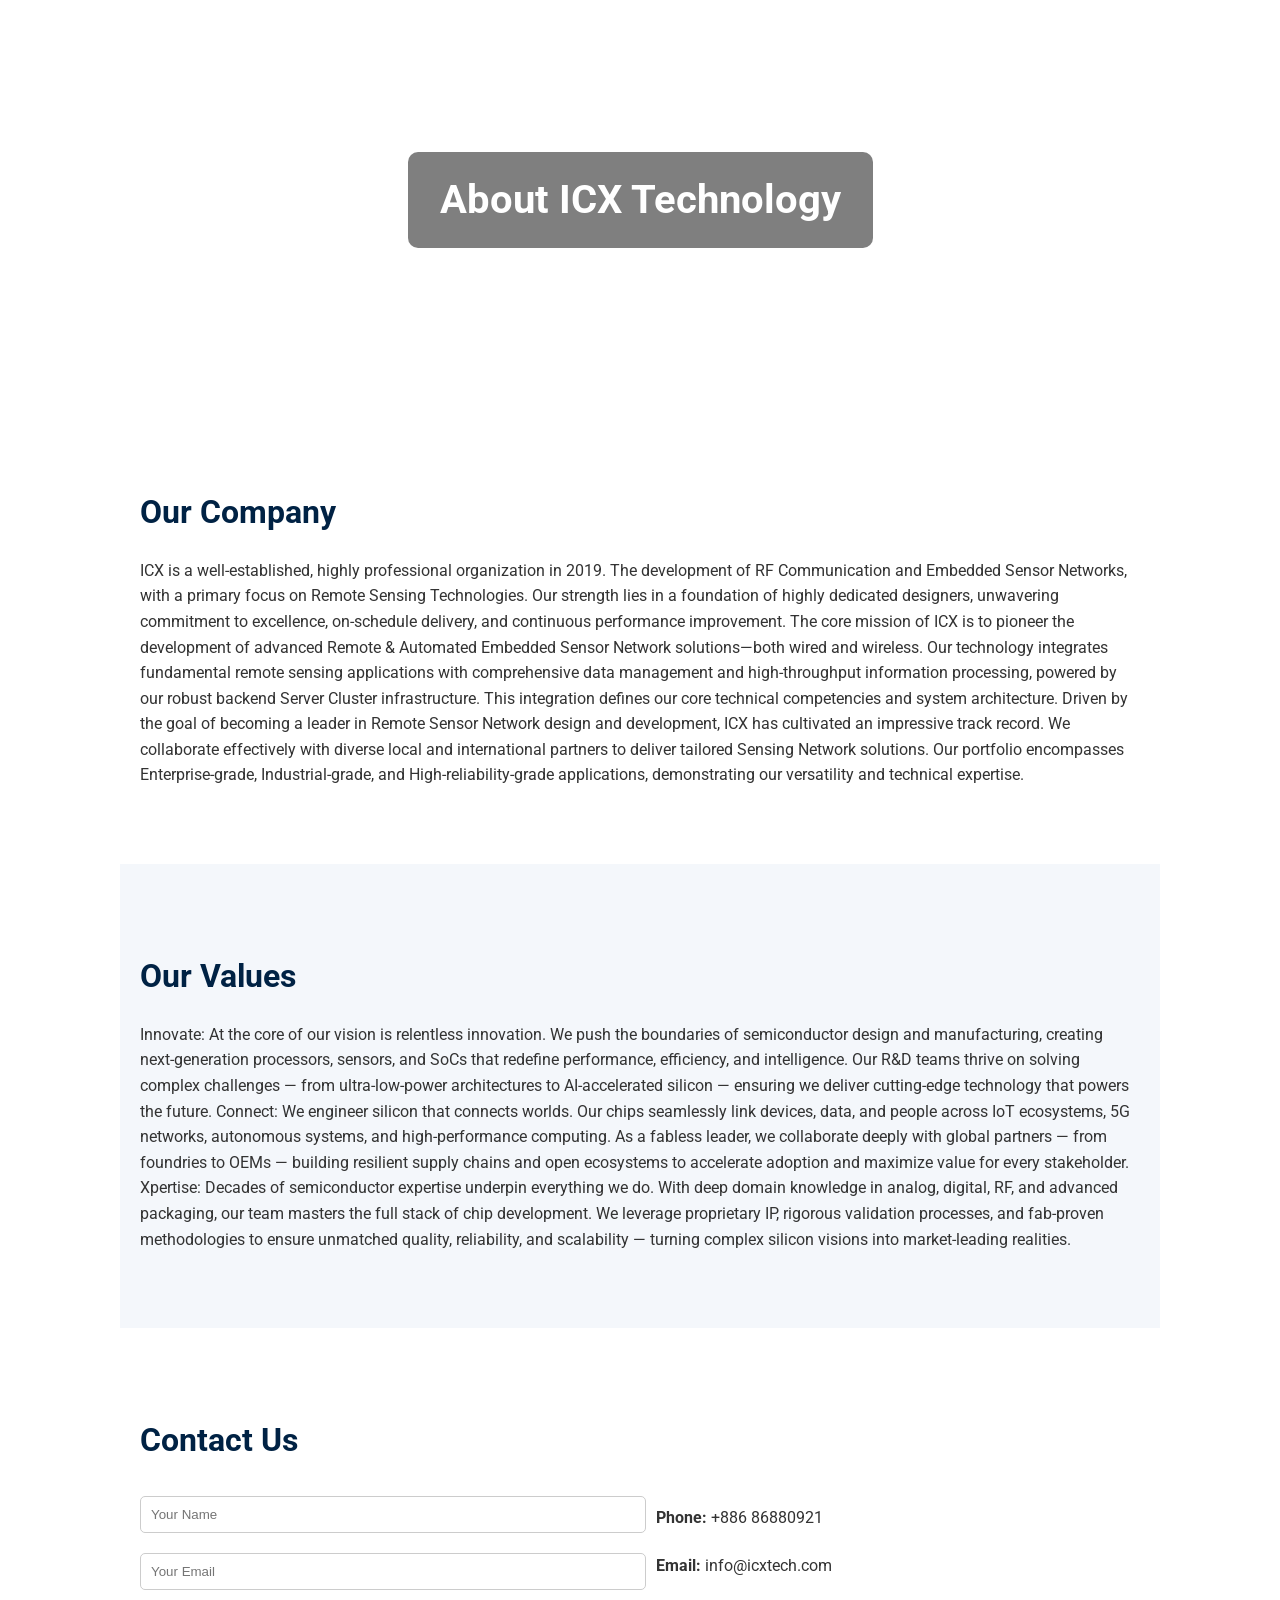
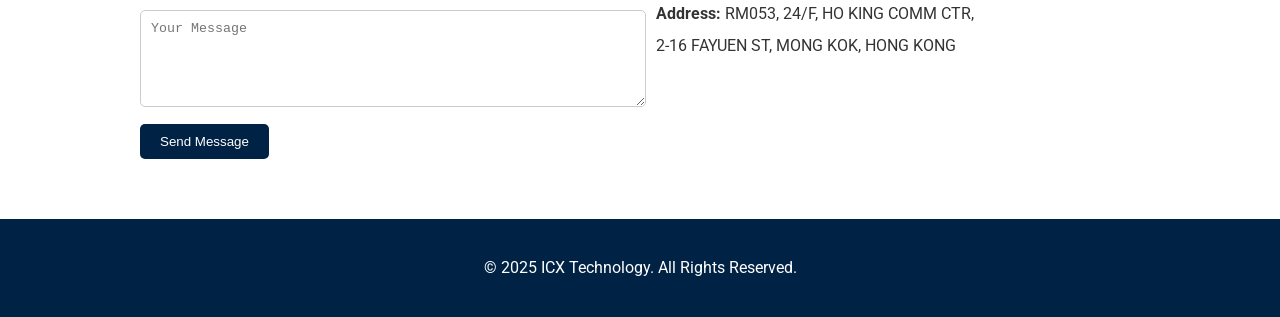
==== about-en.html @ da13d7f8 "Rename about.html to about-en.html" ====
<!DOCTYPE html>
<html lang="en">
<head>
  <meta charset="UTF-8" />
  <meta name="viewport" content="width=device-width, initial-scale=1.0" />
  <title>About ICX Technology</title>
  <link href="https://fonts.googleapis.com/css2?family=Roboto:wght@300;400;700&display=swap" rel="stylesheet" />
  <style>
    body {
      font-family: 'Roboto', sans-serif;
      margin: 0;
      color: #333;
      line-height: 1.6;
    }

    .hero {
      background: url("skyscrapers.jpg") center/cover no-repeat;
      height: 400px;
      display: flex;
      justify-content: center;
      align-items: center;
      color: white;
      text-align: center;
      padding: 0 1rem;
    }

    .hero h1 {
      background: rgba(0, 0, 0, 0.5);
      padding: 1rem 2rem;
      border-radius: 10px;
      font-size: 2.5rem;
    }

    .section {
      max-width: 1000px;
      margin: auto;
      padding: 60px 20px;
    }

    .section h2 {
      color: #002244;
      font-size: 2rem;
      margin-bottom: 20px;
    }

    .contact-form {
      display: flex;
      flex-wrap: wrap;
      gap: 2rem;
    }

    form {
      flex: 1 1 300px;
    }

    form input, form textarea {
      width: 100%;
      padding: 10px;
      margin: 10px 0;
      border: 1px solid #ccc;
      border-radius: 5px;
    }

    form button {
      background: #002244;
      color: white;
      border: none;
      padding: 10px 20px;
      border-radius: 5px;
      cursor: pointer;
    }

    .contact-info {
      flex: 1 1 300px;
      line-height: 2;
    }

    footer {
      background: #002244;
      color: white;
      text-align: center;
      padding: 20px;
    }
  </style>
</head>
<body>
  <div class="hero">
    <h1>About ICX Technology</h1>
  </div>

  <section class="section">
    <h2>Our Company</h2>
    <p>ICX is a well-established, highly professional organization in 2019. The development of RF Communication and Embedded Sensor Networks, with a primary focus on Remote Sensing Technologies. Our strength lies in a foundation of highly dedicated designers, unwavering commitment to excellence, on-schedule delivery, and continuous performance improvement.

The core mission of ICX is to pioneer the development of advanced Remote & Automated Embedded Sensor Network solutions—both wired and wireless. Our technology integrates fundamental remote sensing applications with comprehensive data management and high-throughput information processing, powered by our robust backend Server Cluster infrastructure. This integration defines our core technical competencies and system architecture.

Driven by the goal of becoming a leader in Remote Sensor Network design and development, ICX has cultivated an impressive track record. We collaborate effectively with diverse local and international partners to deliver tailored Sensing Network solutions. Our portfolio encompasses Enterprise-grade, Industrial-grade, and High-reliability-grade applications, demonstrating our versatility and technical expertise.</p>
  </section>

  <section class="section" style="background-color: #f4f7fb;">
    <h2>Our Values</h2>
    <p>Innovate: At the core of our vision is relentless innovation. We push the boundaries of semiconductor design and manufacturing, creating next-generation processors, sensors, and SoCs that redefine performance, efficiency, and intelligence. Our R&D teams thrive on solving complex challenges — from ultra-low-power architectures to AI-accelerated silicon — ensuring we deliver cutting-edge technology that powers the future.

Connect: We engineer silicon that connects worlds. Our chips seamlessly link devices, data, and people across IoT ecosystems, 5G networks, autonomous systems, and high-performance computing. As a fabless leader, we collaborate deeply with global partners — from foundries to OEMs — building resilient supply chains and open ecosystems to accelerate adoption and maximize value for every stakeholder.

Xpertise: Decades of semiconductor expertise underpin everything we do. With deep domain knowledge in analog, digital, RF, and advanced packaging, our team masters the full stack of chip development. We leverage proprietary IP, rigorous validation processes, and fab-proven methodologies to ensure unmatched quality, reliability, and scalability — turning complex silicon visions into market-leading realities.</p>
  </section>

  <section class="section">
    <h2>Contact Us</h2>
    <div class="contact-form">
      <form onsubmit="submitForm(event)">
        <input type="text" placeholder="Your Name" required />
        <input type="email" placeholder="Your Email" required />
        <textarea rows="5" placeholder="Your Message" required></textarea>
        <button type="submit">Send Message</button>
      </form>
      <div class="contact-info">
        <p><strong>Phone:</strong> +886 86880921</p>
        <p><strong>Email:</strong> info@icxtech.com</p>
        <p><strong>Address:</strong> RM053, 24/F, HO KING COMM CTR,<br>2-16 FAYUEN ST, MONG KOK, HONG KONG</p>
      </div>
    </div>
  </section>

  <footer>
    <p>&copy; 2025 ICX Technology. All Rights Reserved.</p>
  </footer>

  <script>
    function submitForm(e) {
      e.preventDefault();
      alert("Thank you for your message! We'll be in touch soon.");
    }
  </script>
</body>
</html>
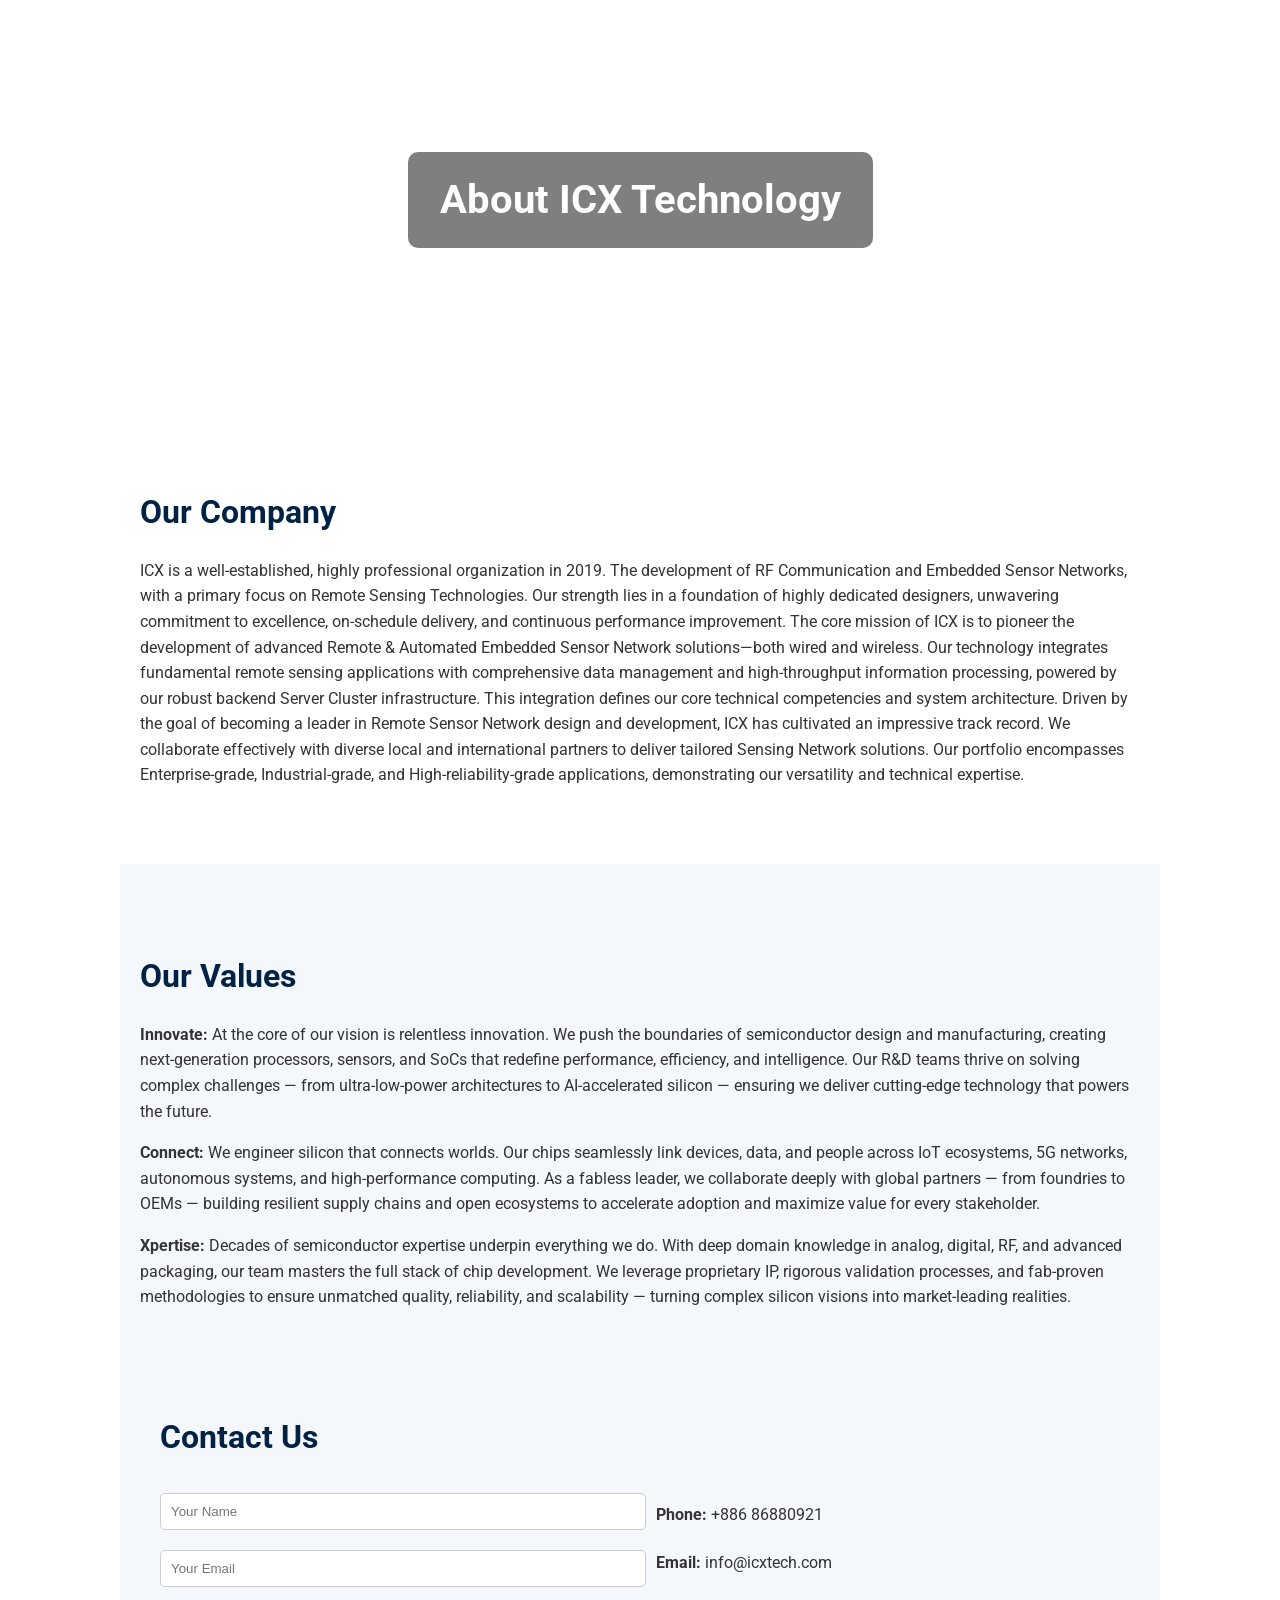
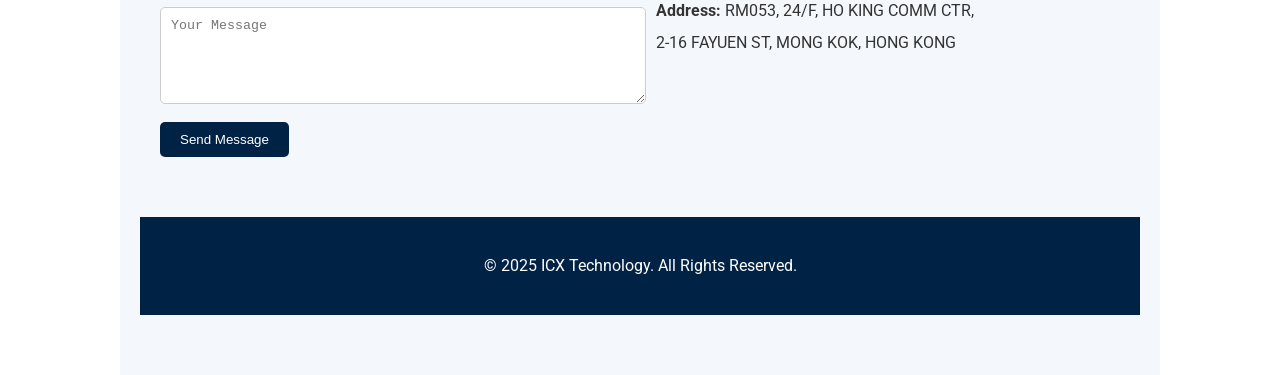
==== commit 5e10391f: "Update about-en.html" ====
--- a/about-en.html
+++ b/about-en.html
@@ -99,12 +99,12 @@
 
   <section class="section" style="background-color: #f4f7fb;">
     <h2>Our Values</h2>
-    <p>Innovate: At the core of our vision is relentless innovation. We push the boundaries of semiconductor design and manufacturing, creating next-generation processors, sensors, and SoCs that redefine performance, efficiency, and intelligence. Our R&D teams thrive on solving complex challenges — from ultra-low-power architectures to AI-accelerated silicon — ensuring we deliver cutting-edge technology that powers the future.
+    <p><strong>Innovate:</strong> At the core of our vision is relentless innovation. We push the boundaries of semiconductor design and manufacturing, creating next-generation processors, sensors, and SoCs that redefine performance, efficiency, and intelligence. Our R&D teams thrive on solving complex challenges — from ultra-low-power architectures to AI-accelerated silicon — ensuring we deliver cutting-edge technology that powers the future.</p>
 
-Connect: We engineer silicon that connects worlds. Our chips seamlessly link devices, data, and people across IoT ecosystems, 5G networks, autonomous systems, and high-performance computing. As a fabless leader, we collaborate deeply with global partners — from foundries to OEMs — building resilient supply chains and open ecosystems to accelerate adoption and maximize value for every stakeholder.
+<p><strong>Connect:</strong> We engineer silicon that connects worlds. Our chips seamlessly link devices, data, and people across IoT ecosystems, 5G networks, autonomous systems, and high-performance computing. As a fabless leader, we collaborate deeply with global partners — from foundries to OEMs — building resilient supply chains and open ecosystems to accelerate adoption and maximize value for every stakeholder.</p>
 
-Xpertise: Decades of semiconductor expertise underpin everything we do. With deep domain knowledge in analog, digital, RF, and advanced packaging, our team masters the full stack of chip development. We leverage proprietary IP, rigorous validation processes, and fab-proven methodologies to ensure unmatched quality, reliability, and scalability — turning complex silicon visions into market-leading realities.</p>
-  </section>
+<p><strong>Xpertise:</strong> Decades of semiconductor expertise underpin everything we do. With deep domain knowledge in analog, digital, RF, and advanced packaging, our team masters the full stack of chip development. We leverage proprietary IP, rigorous validation processes, and fab-proven methodologies to ensure unmatched quality, reliability, and scalability — turning complex silicon visions into market-leading realities.</p>
+
 
   <section class="section">
     <h2>Contact Us</h2>
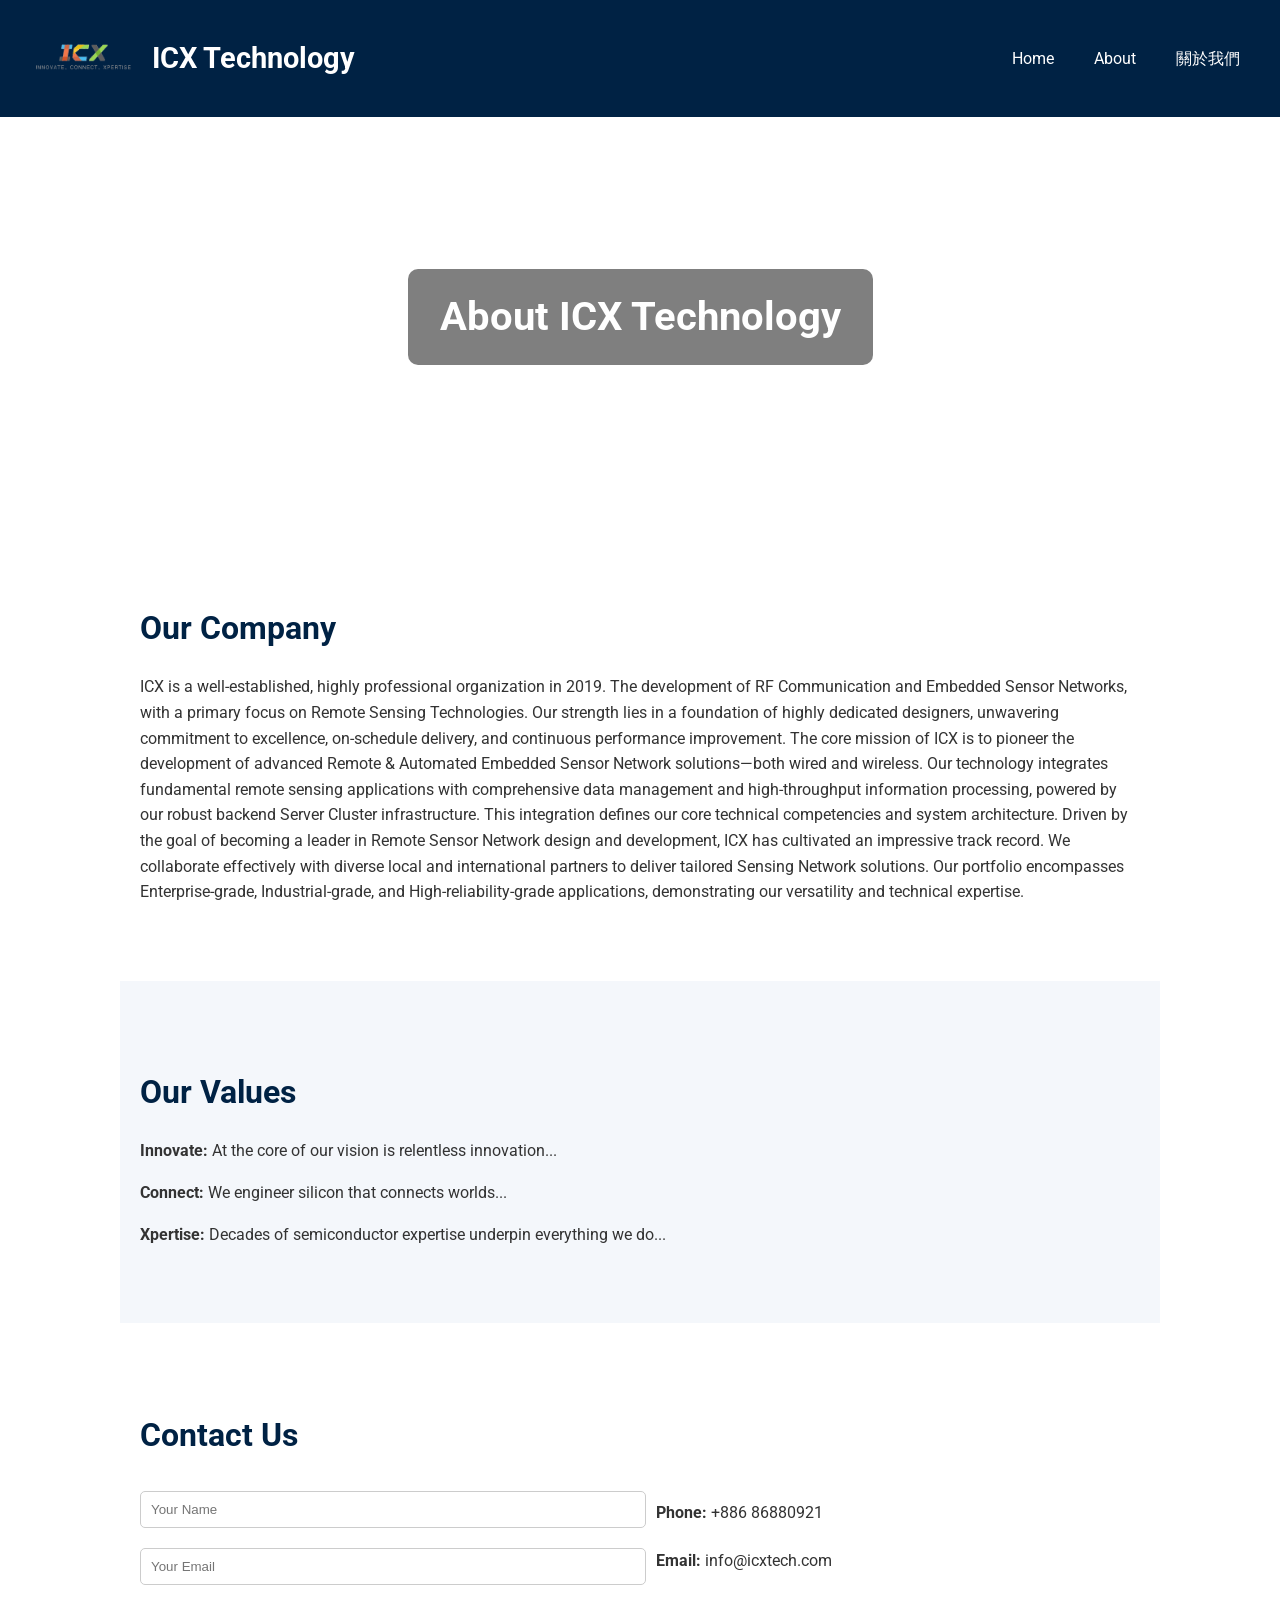
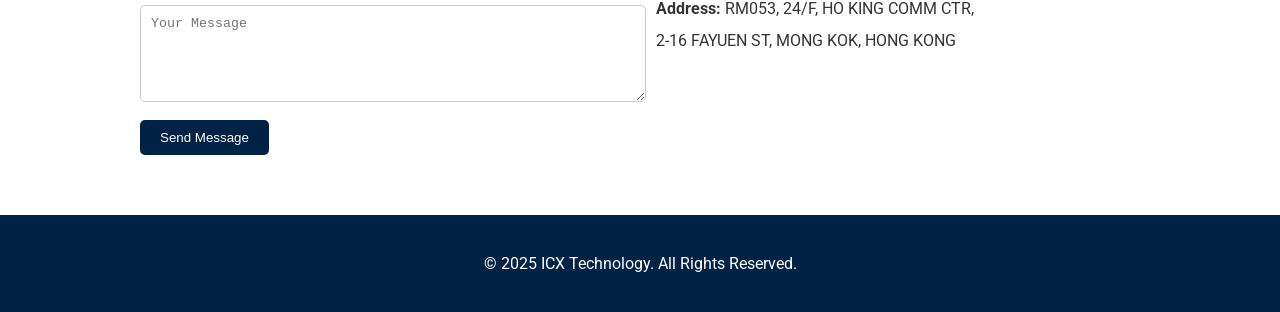
==== commit 04a27f2a: "Update about-en.html" ====
--- a/about-en.html
+++ b/about-en.html
@@ -13,6 +13,112 @@
       line-height: 1.6;
     }
 
+    header {
+      background-color: #002244;
+      color: white;
+      display: flex;
+      justify-content: space-between;
+      align-items: center;
+      padding: 1rem 2rem;
+      flex-wrap: wrap;
+      gap: 1rem;
+      position: relative;
+    }
+
+    header h1 {
+      font-size: 1.8rem;
+      white-space: nowrap;
+    }
+
+    .logo-container {
+      display: flex;
+      align-items: center;
+      gap: 1rem;
+      flex-shrink: 0;
+    }
+
+    .logo-container img {
+      height: 50px;
+    }
+
+    nav {
+      display: flex;
+      gap: 1.5rem;
+      flex-wrap: wrap;
+      align-items: center;
+      transition: max-height 0.3s ease;
+    }
+
+    nav a {
+      color: white;
+      text-decoration: none;
+      padding: 0.3rem 0.5rem;
+      white-space: nowrap;
+      border-radius: 3px;
+      transition: background-color 0.3s;
+    }
+
+    nav a:hover {
+      background-color: rgba(255, 255, 255, 0.2);
+    }
+
+    .hamburger {
+      display: none;
+      flex-direction: column;
+      justify-content: space-around;
+      width: 25px;
+      height: 25px;
+      cursor: pointer;
+    }
+
+    .hamburger div {
+      width: 100%;
+      height: 3px;
+      background-color: white;
+      border-radius: 2px;
+      transition: all 0.3s linear;
+    }
+
+    .hamburger.active div:nth-child(1) {
+      transform: rotate(45deg) translate(5px, 5px);
+    }
+
+    .hamburger.active div:nth-child(2) {
+      opacity: 0;
+    }
+
+    .hamburger.active div:nth-child(3) {
+      transform: rotate(-45deg) translate(5px, -5px);
+    }
+
+    @media (max-width: 1024px) {
+      nav {
+        position: absolute;
+        top: 60px;
+        left: 0;
+        width: 100%;
+        background-color: #002244;
+        flex-direction: column;
+        overflow: hidden;
+        max-height: 0;
+        z-index: 1000;
+      }
+
+      nav.open {
+        max-height: 300px;
+      }
+
+      nav a {
+        padding: 1rem;
+        border-top: 1px solid rgba(255, 255, 255, 0.2);
+      }
+
+      .hamburger {
+        display: flex;
+        flex-shrink: 0;
+      }
+    }
+
     .hero {
       background: url("skyscrapers.jpg") center/cover no-repeat;
       height: 400px;
@@ -84,6 +190,25 @@
   </style>
 </head>
 <body>
+  <header>
+    <div class="logo-container">
+      <img src="logo.png" alt="ICX Technology Logo" />
+      <h1>ICX Technology</h1>
+    </div>
+
+    <div class="hamburger" id="hamburger" aria-label="Toggle menu" role="button" tabindex="0">
+      <div></div>
+      <div></div>
+      <div></div>
+    </div>
+
+    <nav id="nav-menu">
+      <a href="index.html">Home</a>
+      <a href="about-en.html">About</a>
+      <a href="about-zh.html">關於我們</a>
+    </nav>
+  </header>
+
   <div class="hero">
     <h1>About ICX Technology</h1>
   </div>
@@ -92,19 +217,17 @@
     <h2>Our Company</h2>
     <p>ICX is a well-established, highly professional organization in 2019. The development of RF Communication and Embedded Sensor Networks, with a primary focus on Remote Sensing Technologies. Our strength lies in a foundation of highly dedicated designers, unwavering commitment to excellence, on-schedule delivery, and continuous performance improvement.
 
-The core mission of ICX is to pioneer the development of advanced Remote & Automated Embedded Sensor Network solutions—both wired and wireless. Our technology integrates fundamental remote sensing applications with comprehensive data management and high-throughput information processing, powered by our robust backend Server Cluster infrastructure. This integration defines our core technical competencies and system architecture.
-
-Driven by the goal of becoming a leader in Remote Sensor Network design and development, ICX has cultivated an impressive track record. We collaborate effectively with diverse local and international partners to deliver tailored Sensing Network solutions. Our portfolio encompasses Enterprise-grade, Industrial-grade, and High-reliability-grade applications, demonstrating our versatility and technical expertise.</p>
+    The core mission of ICX is to pioneer the development of advanced Remote & Automated Embedded Sensor Network solutions—both wired and wireless. Our technology integrates fundamental remote sensing applications with comprehensive data management and high-throughput information processing, powered by our robust backend Server Cluster infrastructure. This integration defines our core technical competencies and system architecture.
+
+    Driven by the goal of becoming a leader in Remote Sensor Network design and development, ICX has cultivated an impressive track record. We collaborate effectively with diverse local and international partners to deliver tailored Sensing Network solutions. Our portfolio encompasses Enterprise-grade, Industrial-grade, and High-reliability-grade applications, demonstrating our versatility and technical expertise.</p>
   </section>
 
   <section class="section" style="background-color: #f4f7fb;">
     <h2>Our Values</h2>
-    <p><strong>Innovate:</strong> At the core of our vision is relentless innovation. We push the boundaries of semiconductor design and manufacturing, creating next-generation processors, sensors, and SoCs that redefine performance, efficiency, and intelligence. Our R&D teams thrive on solving complex challenges — from ultra-low-power architectures to AI-accelerated silicon — ensuring we deliver cutting-edge technology that powers the future.</p>
-
-<p><strong>Connect:</strong> We engineer silicon that connects worlds. Our chips seamlessly link devices, data, and people across IoT ecosystems, 5G networks, autonomous systems, and high-performance computing. As a fabless leader, we collaborate deeply with global partners — from foundries to OEMs — building resilient supply chains and open ecosystems to accelerate adoption and maximize value for every stakeholder.</p>
-
-<p><strong>Xpertise:</strong> Decades of semiconductor expertise underpin everything we do. With deep domain knowledge in analog, digital, RF, and advanced packaging, our team masters the full stack of chip development. We leverage proprietary IP, rigorous validation processes, and fab-proven methodologies to ensure unmatched quality, reliability, and scalability — turning complex silicon visions into market-leading realities.</p>
-
+    <p><strong>Innovate:</strong> At the core of our vision is relentless innovation...</p>
+    <p><strong>Connect:</strong> We engineer silicon that connects worlds...</p>
+    <p><strong>Xpertise:</strong> Decades of semiconductor expertise underpin everything we do...</p>
+  </section>
 
   <section class="section">
     <h2>Contact Us</h2>
@@ -132,6 +255,21 @@
       e.preventDefault();
       alert("Thank you for your message! We'll be in touch soon.");
     }
+
+    const hamburger = document.getElementById("hamburger");
+    const navMenu = document.getElementById("nav-menu");
+
+    hamburger.addEventListener("click", () => {
+      hamburger.classList.toggle("active");
+      navMenu.classList.toggle("open");
+    });
+
+    hamburger.addEventListener("keydown", (e) => {
+      if (e.key === "Enter" || e.key === " " || e.key === "Spacebar") {
+        e.preventDefault();
+        hamburger.click();
+      }
+    });
   </script>
 </body>
 </html>
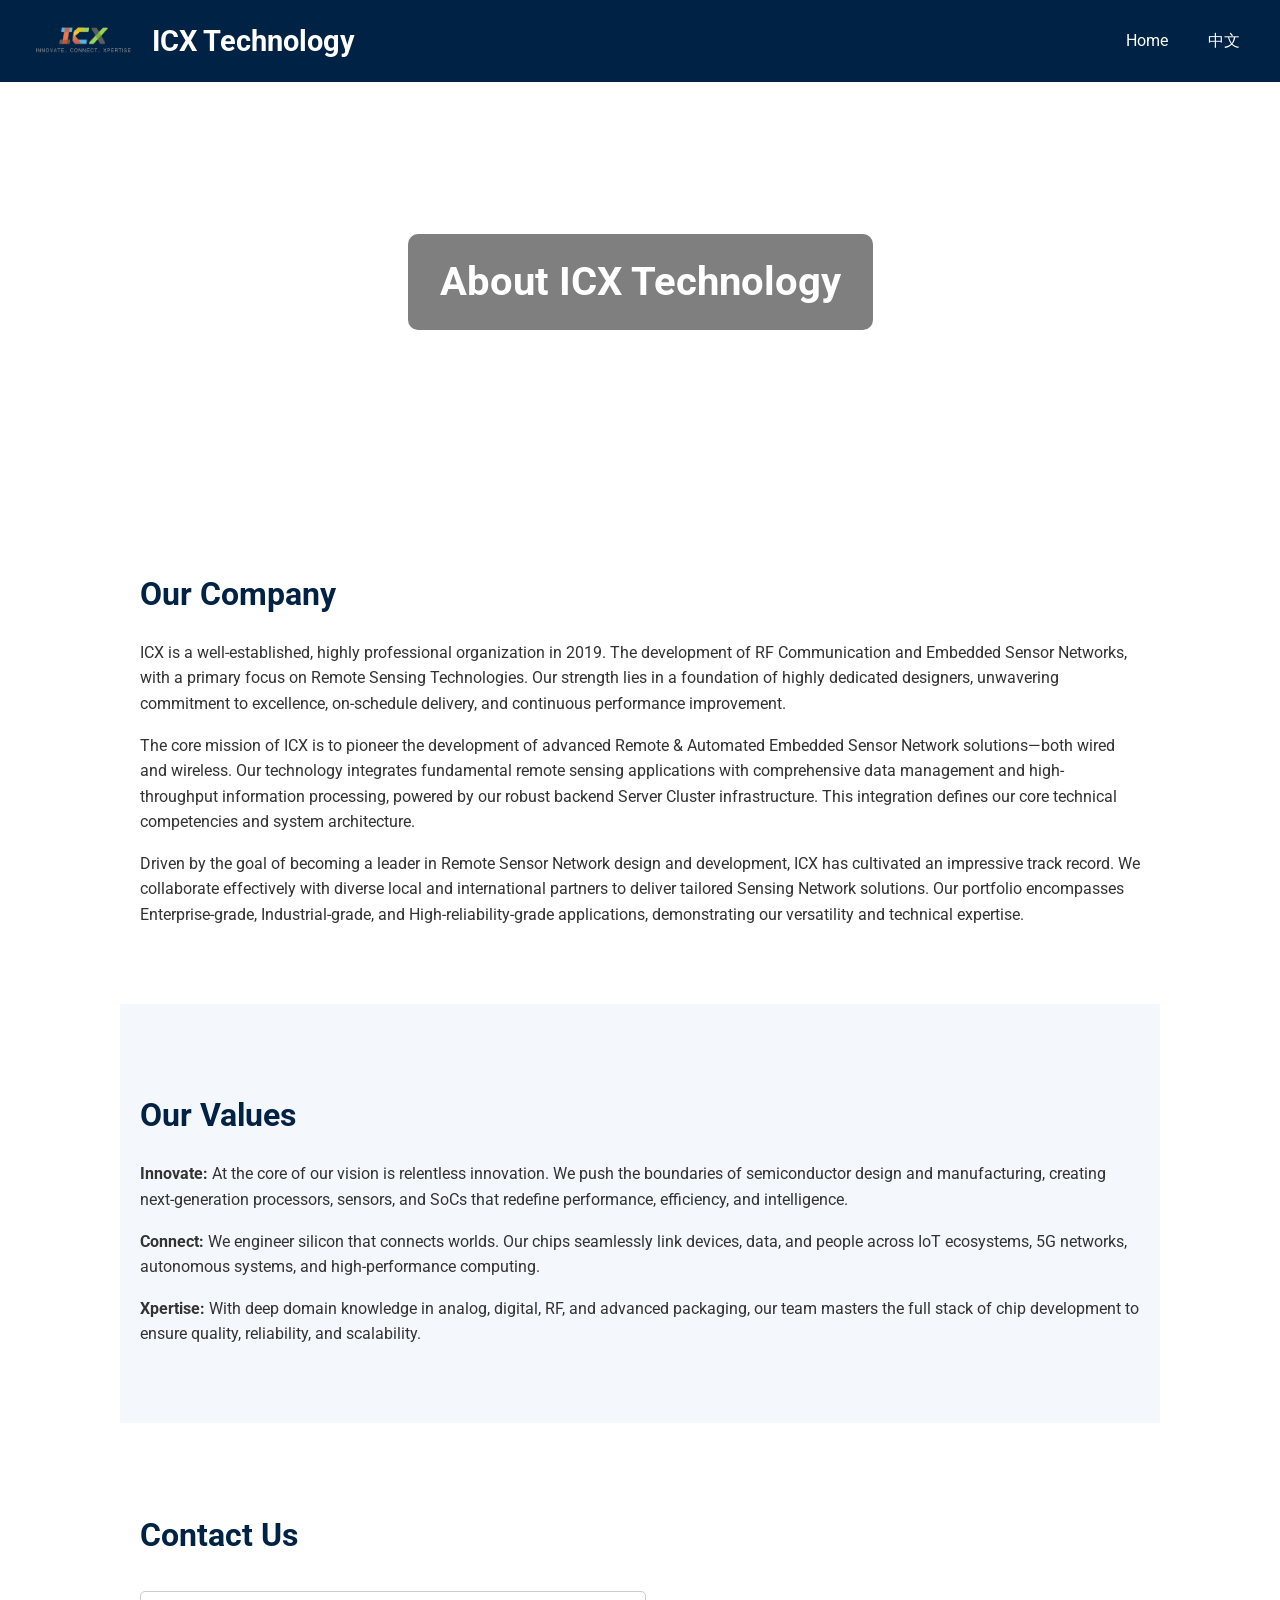
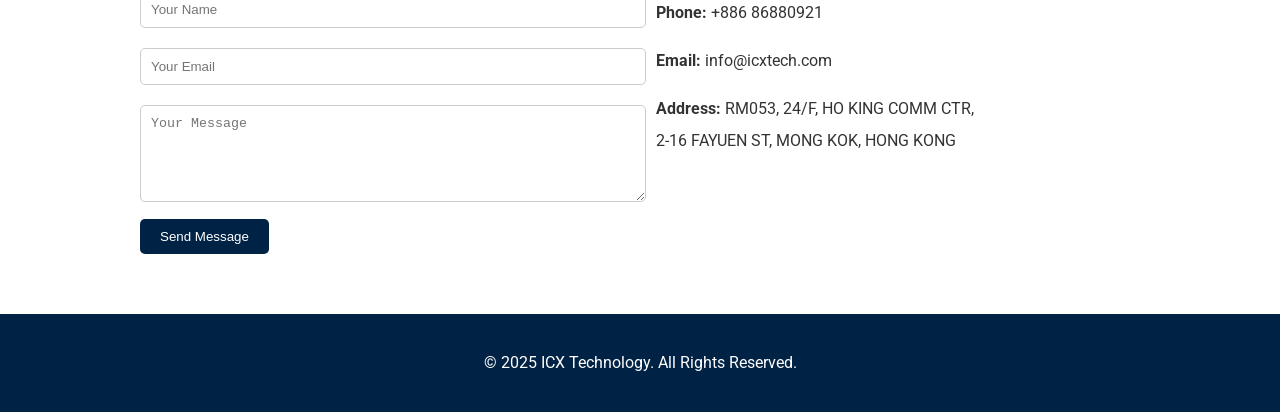
==== commit 36972c2d: "Update about-en.html" ====
--- a/about-en.html
+++ b/about-en.html
@@ -25,26 +25,25 @@
       position: relative;
     }
 
-    header h1 {
-      font-size: 1.8rem;
-      white-space: nowrap;
-    }
-
     .logo-container {
       display: flex;
       align-items: center;
       gap: 1rem;
-      flex-shrink: 0;
     }
 
     .logo-container img {
       height: 50px;
     }
 
+    .logo-container h1 {
+      font-size: 1.8rem;
+      margin: 0;
+      white-space: nowrap;
+    }
+
     nav {
       display: flex;
       gap: 1.5rem;
-      flex-wrap: wrap;
       align-items: center;
       transition: max-height 0.3s ease;
     }
@@ -91,7 +90,7 @@
       transform: rotate(-45deg) translate(5px, -5px);
     }
 
-    @media (max-width: 1024px) {
+    @media (max-width: 768px) {
       nav {
         position: absolute;
         top: 60px;
@@ -105,7 +104,7 @@
       }
 
       nav.open {
-        max-height: 300px;
+        max-height: 200px;
       }
 
       nav a {
@@ -115,7 +114,6 @@
 
       .hamburger {
         display: flex;
-        flex-shrink: 0;
       }
     }
 
@@ -195,17 +193,14 @@
       <img src="logo.png" alt="ICX Technology Logo" />
       <h1>ICX Technology</h1>
     </div>
-
     <div class="hamburger" id="hamburger" aria-label="Toggle menu" role="button" tabindex="0">
       <div></div>
       <div></div>
       <div></div>
     </div>
-
     <nav id="nav-menu">
       <a href="index.html">Home</a>
-      <a href="about-en.html">About</a>
-      <a href="about-zh.html">關於我們</a>
+      <a href="about-zh.html">中文</a>
     </nav>
   </header>
 
@@ -215,18 +210,20 @@
 
   <section class="section">
     <h2>Our Company</h2>
-    <p>ICX is a well-established, highly professional organization in 2019. The development of RF Communication and Embedded Sensor Networks, with a primary focus on Remote Sensing Technologies. Our strength lies in a foundation of highly dedicated designers, unwavering commitment to excellence, on-schedule delivery, and continuous performance improvement.
-
-    The core mission of ICX is to pioneer the development of advanced Remote & Automated Embedded Sensor Network solutions—both wired and wireless. Our technology integrates fundamental remote sensing applications with comprehensive data management and high-throughput information processing, powered by our robust backend Server Cluster infrastructure. This integration defines our core technical competencies and system architecture.
-
-    Driven by the goal of becoming a leader in Remote Sensor Network design and development, ICX has cultivated an impressive track record. We collaborate effectively with diverse local and international partners to deliver tailored Sensing Network solutions. Our portfolio encompasses Enterprise-grade, Industrial-grade, and High-reliability-grade applications, demonstrating our versatility and technical expertise.</p>
+    <p>ICX is a well-established, highly professional organization in 2019. The development of RF Communication and Embedded Sensor Networks, with a primary focus on Remote Sensing Technologies. Our strength lies in a foundation of highly dedicated designers, unwavering commitment to excellence, on-schedule delivery, and continuous performance improvement.</p>
+
+    <p>The core mission of ICX is to pioneer the development of advanced Remote & Automated Embedded Sensor Network solutions—both wired and wireless. Our technology integrates fundamental remote sensing applications with comprehensive data management and high-throughput information processing, powered by our robust backend Server Cluster infrastructure. This integration defines our core technical competencies and system architecture.</p>
+
+    <p>Driven by the goal of becoming a leader in Remote Sensor Network design and development, ICX has cultivated an impressive track record. We collaborate effectively with diverse local and international partners to deliver tailored Sensing Network solutions. Our portfolio encompasses Enterprise-grade, Industrial-grade, and High-reliability-grade applications, demonstrating our versatility and technical expertise.</p>
   </section>
 
   <section class="section" style="background-color: #f4f7fb;">
     <h2>Our Values</h2>
-    <p><strong>Innovate:</strong> At the core of our vision is relentless innovation...</p>
-    <p><strong>Connect:</strong> We engineer silicon that connects worlds...</p>
-    <p><strong>Xpertise:</strong> Decades of semiconductor expertise underpin everything we do...</p>
+    <p><strong>Innovate:</strong> At the core of our vision is relentless innovation. We push the boundaries of semiconductor design and manufacturing, creating next-generation processors, sensors, and SoCs that redefine performance, efficiency, and intelligence.</p>
+
+    <p><strong>Connect:</strong> We engineer silicon that connects worlds. Our chips seamlessly link devices, data, and people across IoT ecosystems, 5G networks, autonomous systems, and high-performance computing.</p>
+
+    <p><strong>Xpertise:</strong> With deep domain knowledge in analog, digital, RF, and advanced packaging, our team masters the full stack of chip development to ensure quality, reliability, and scalability.</p>
   </section>
 
   <section class="section">
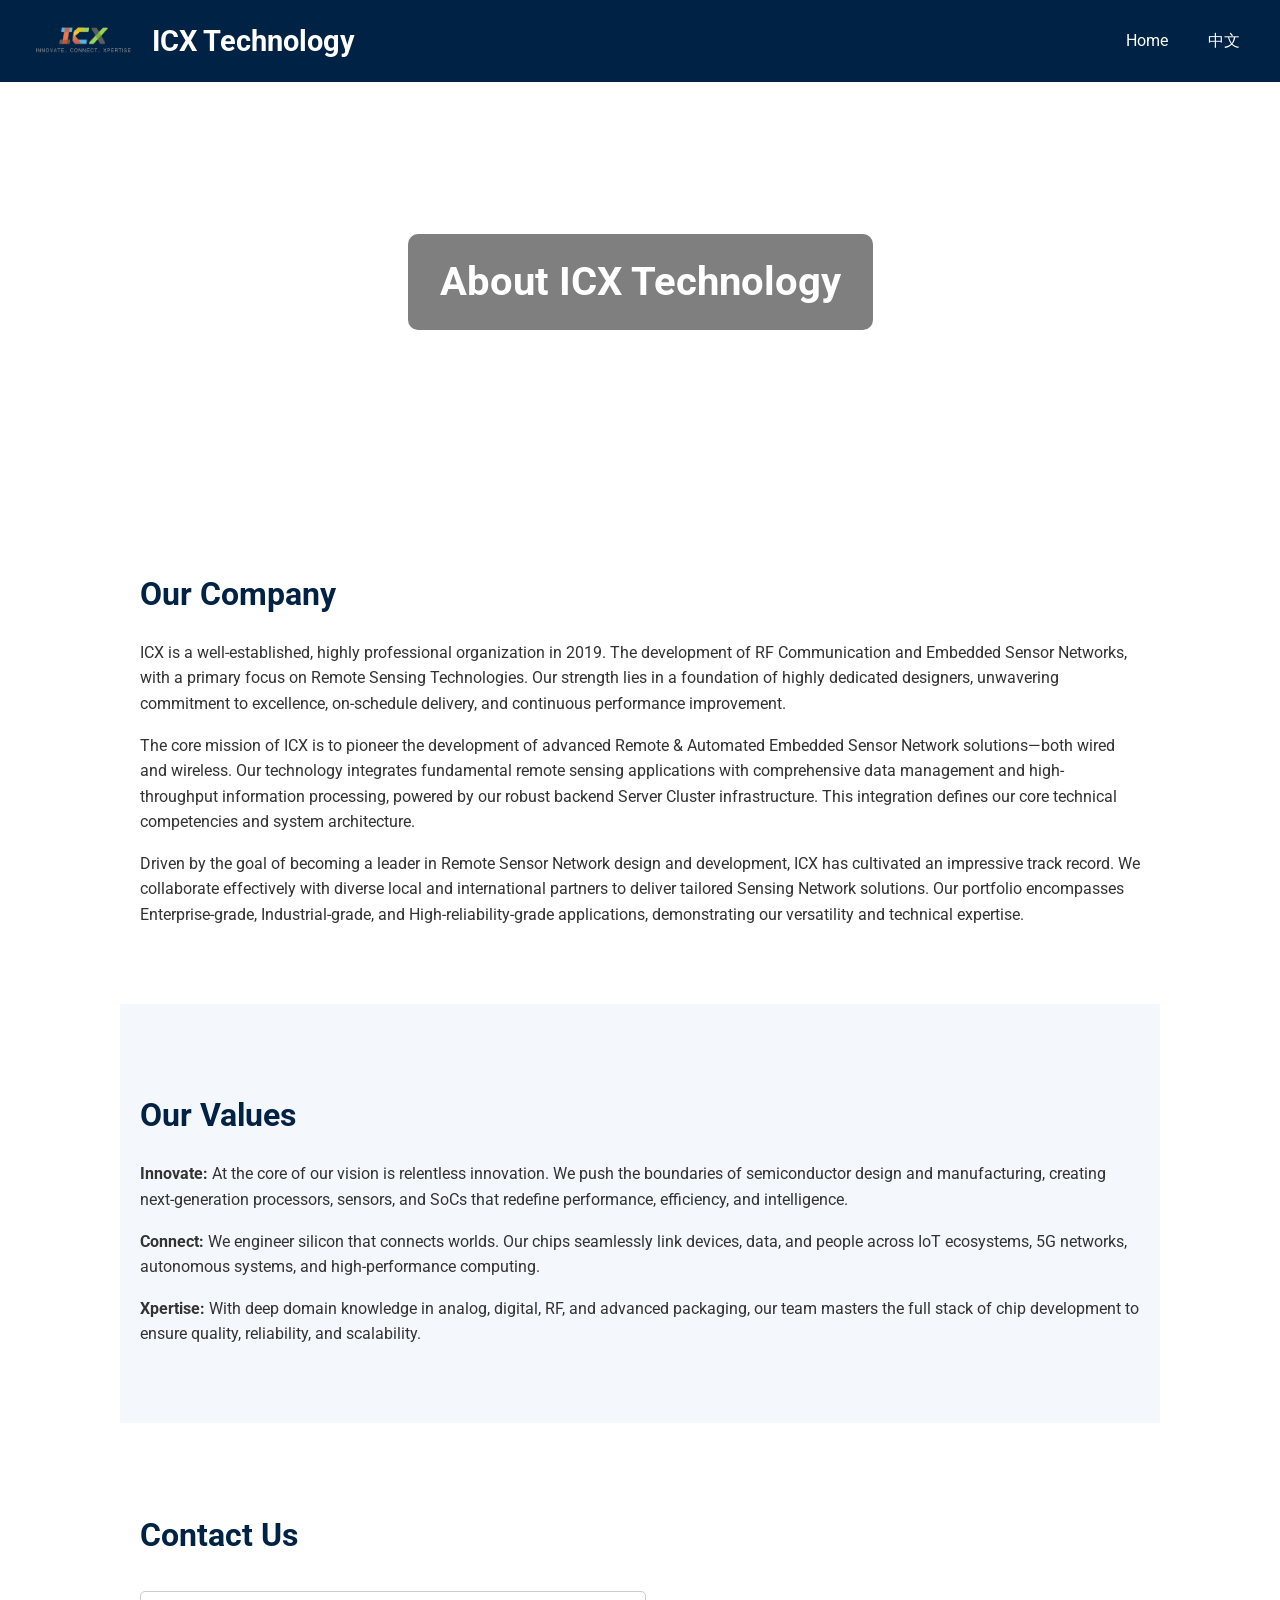
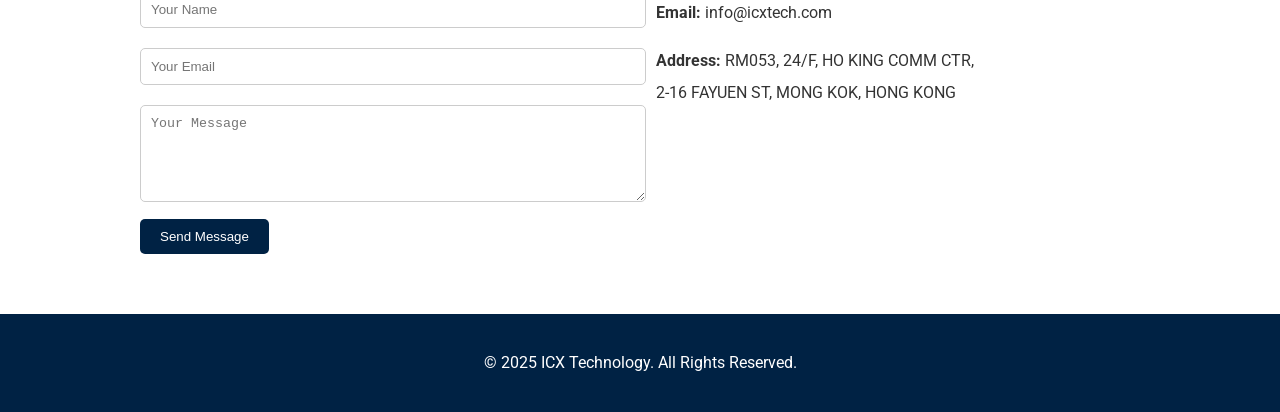
==== commit 4c449a32: "Update about-en.html" ====
--- a/about-en.html
+++ b/about-en.html
@@ -236,7 +236,7 @@
         <button type="submit">Send Message</button>
       </form>
       <div class="contact-info">
-        <p><strong>Phone:</strong> +886 86880921</p>
+        
         <p><strong>Email:</strong> info@icxtech.com</p>
         <p><strong>Address:</strong> RM053, 24/F, HO KING COMM CTR,<br>2-16 FAYUEN ST, MONG KOK, HONG KONG</p>
       </div>
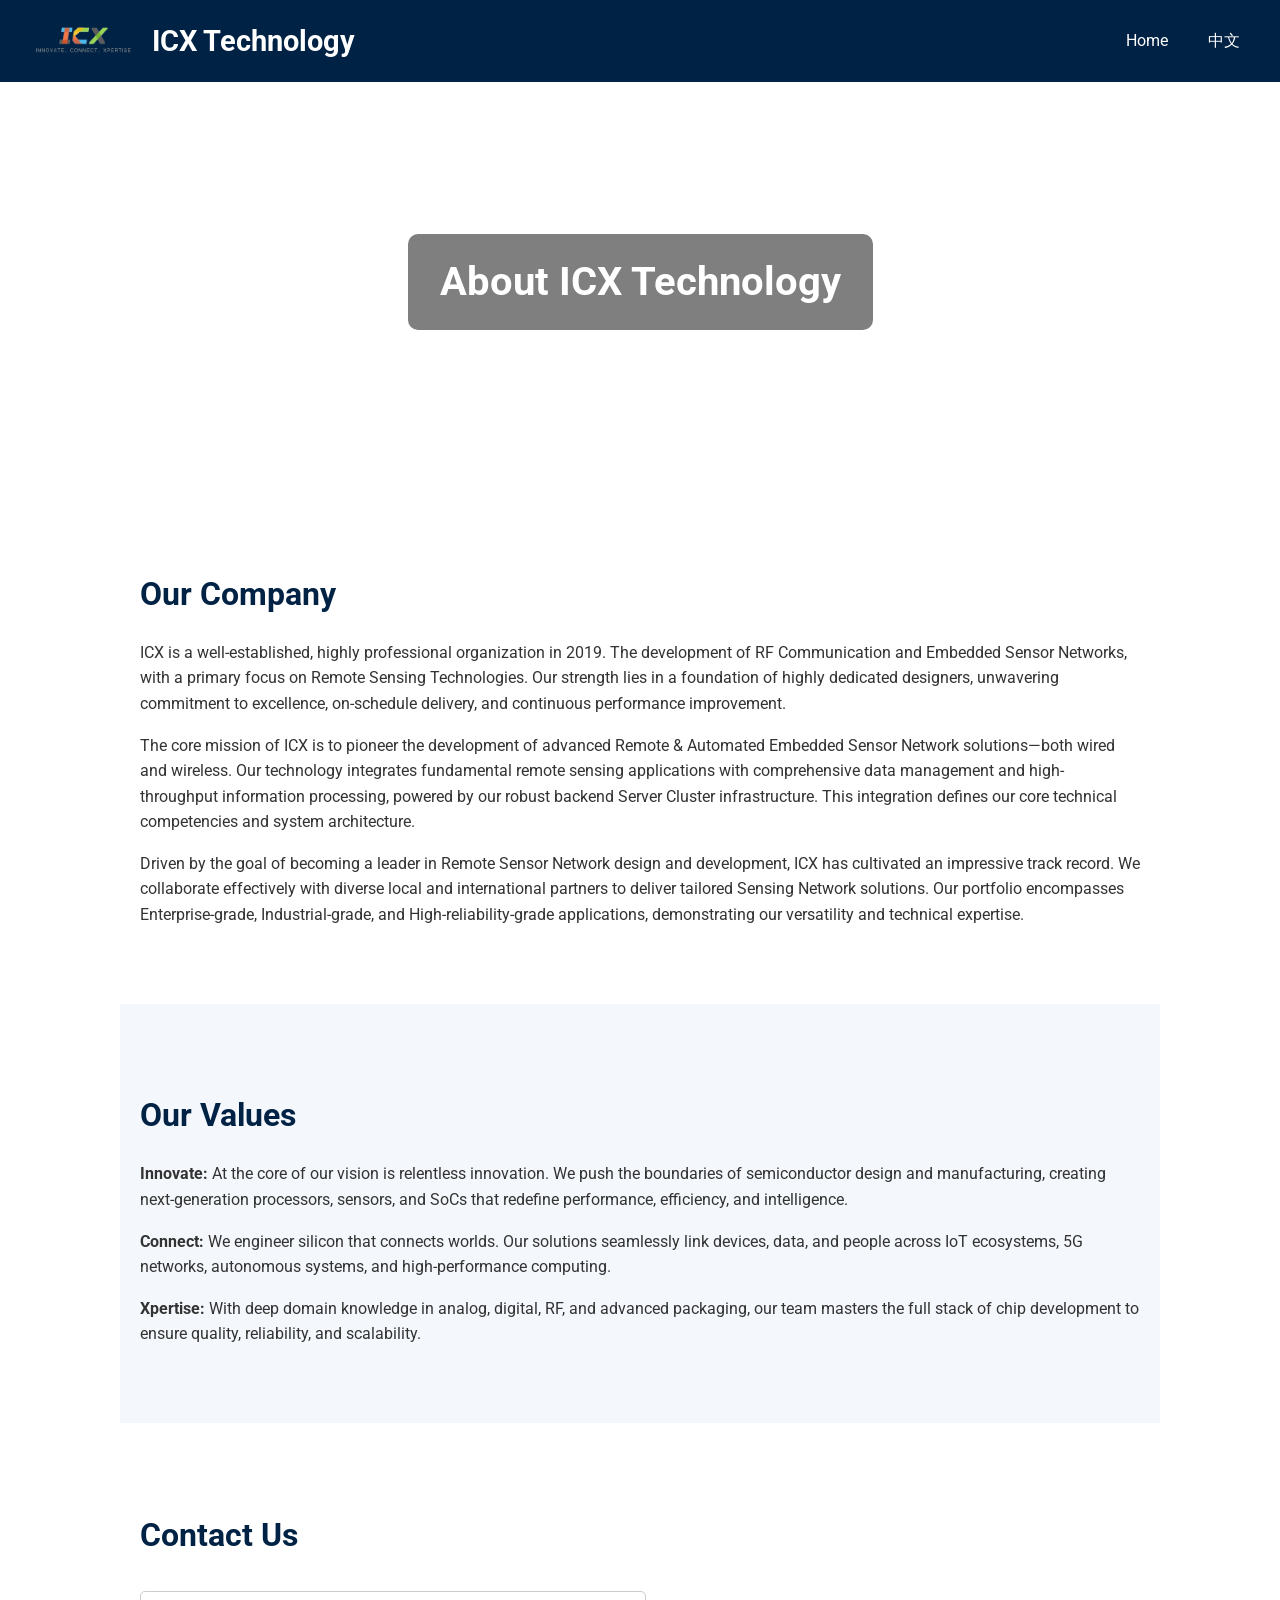
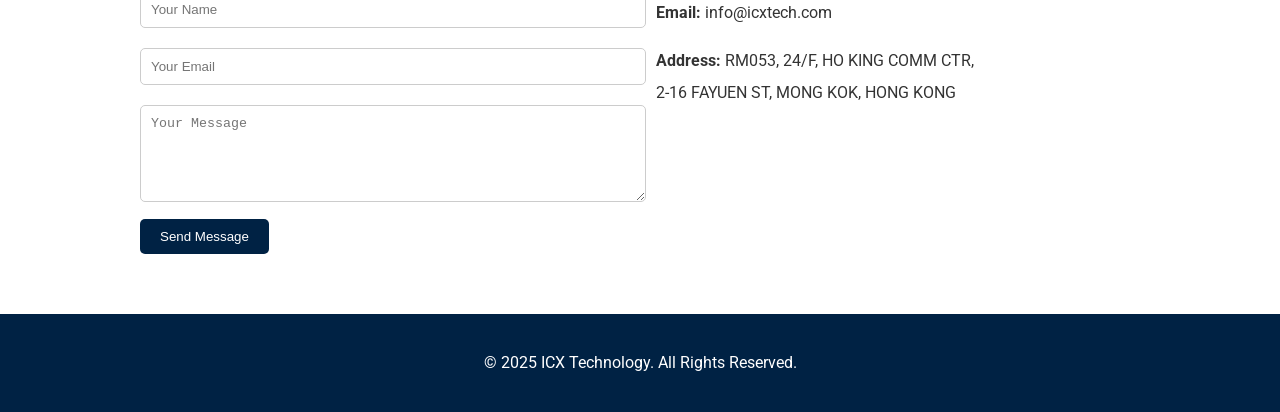
==== commit 99da48ad: "Update about-en.html" ====
--- a/about-en.html
+++ b/about-en.html
@@ -221,7 +221,7 @@
     <h2>Our Values</h2>
     <p><strong>Innovate:</strong> At the core of our vision is relentless innovation. We push the boundaries of semiconductor design and manufacturing, creating next-generation processors, sensors, and SoCs that redefine performance, efficiency, and intelligence.</p>
 
-    <p><strong>Connect:</strong> We engineer silicon that connects worlds. Our chips seamlessly link devices, data, and people across IoT ecosystems, 5G networks, autonomous systems, and high-performance computing.</p>
+    <p><strong>Connect:</strong> We engineer silicon that connects worlds. Our solutions seamlessly link devices, data, and people across IoT ecosystems, 5G networks, autonomous systems, and high-performance computing.</p>
 
     <p><strong>Xpertise:</strong> With deep domain knowledge in analog, digital, RF, and advanced packaging, our team masters the full stack of chip development to ensure quality, reliability, and scalability.</p>
   </section>
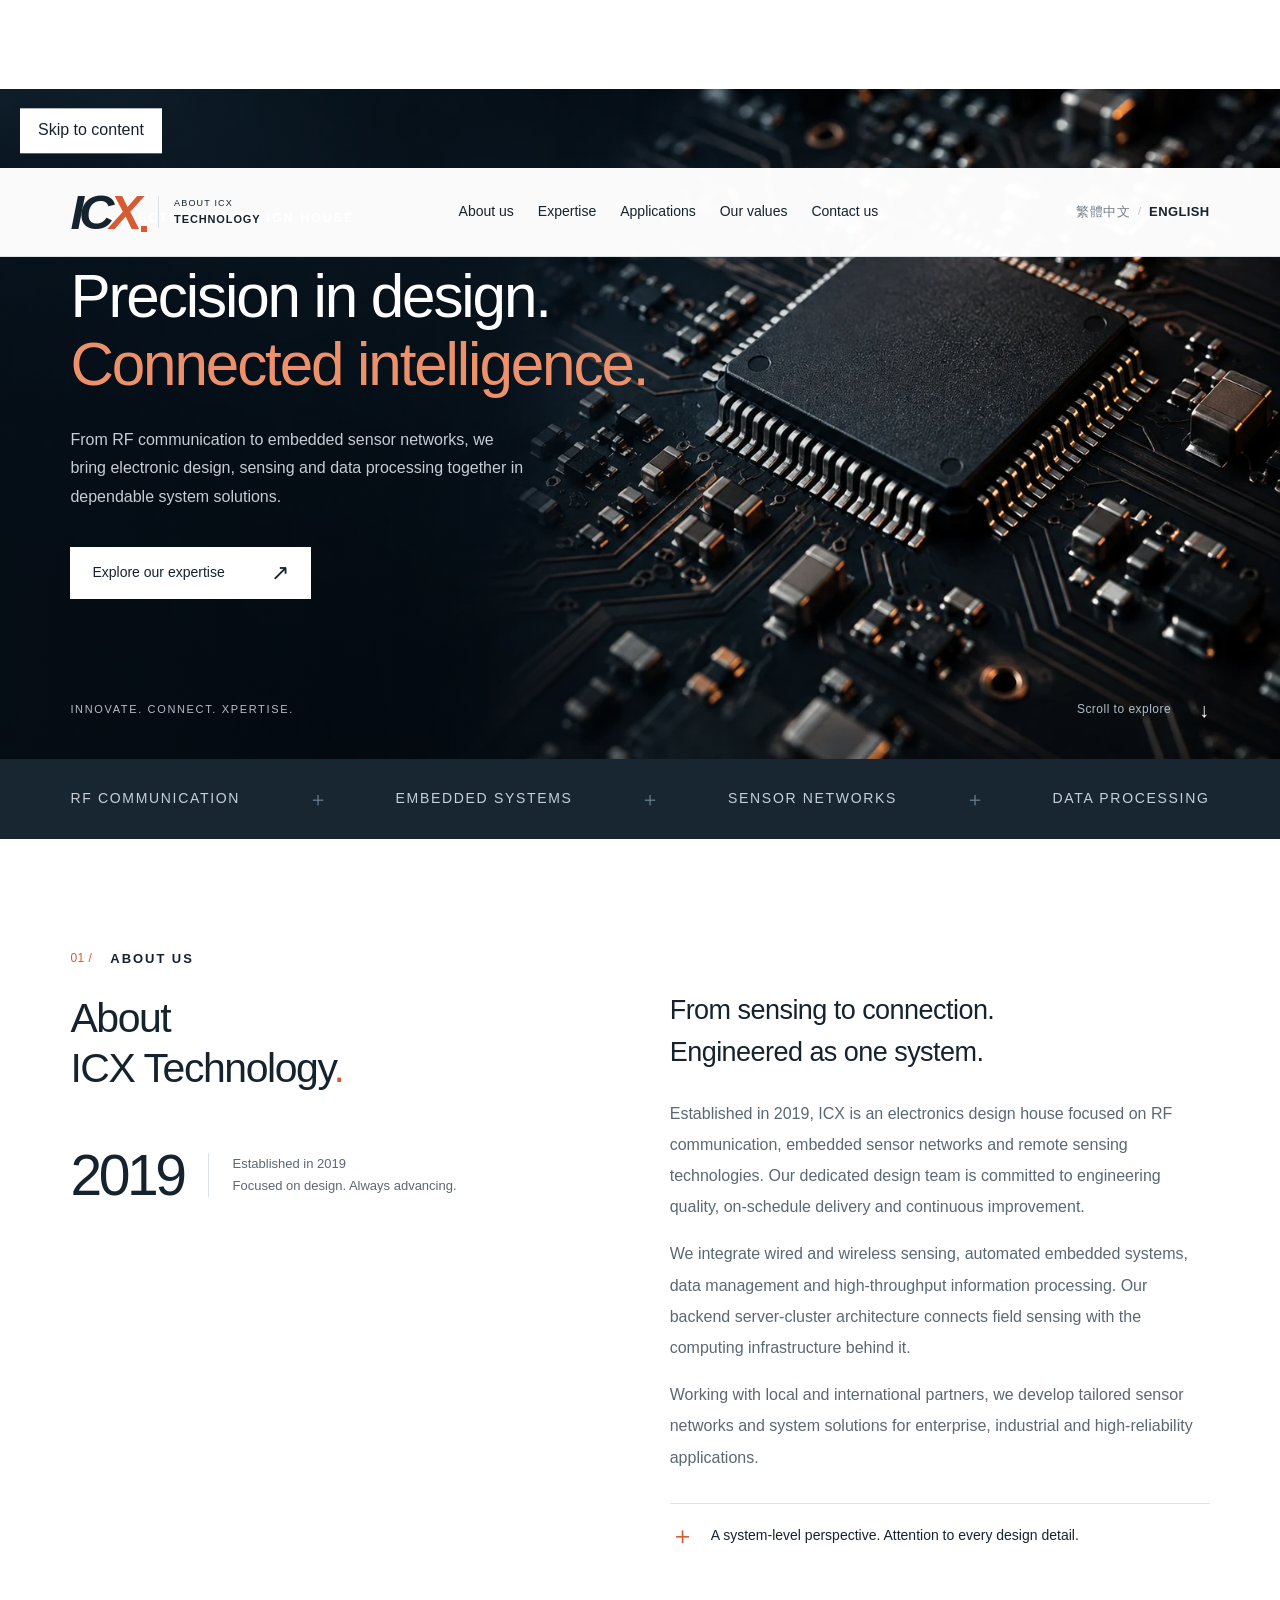
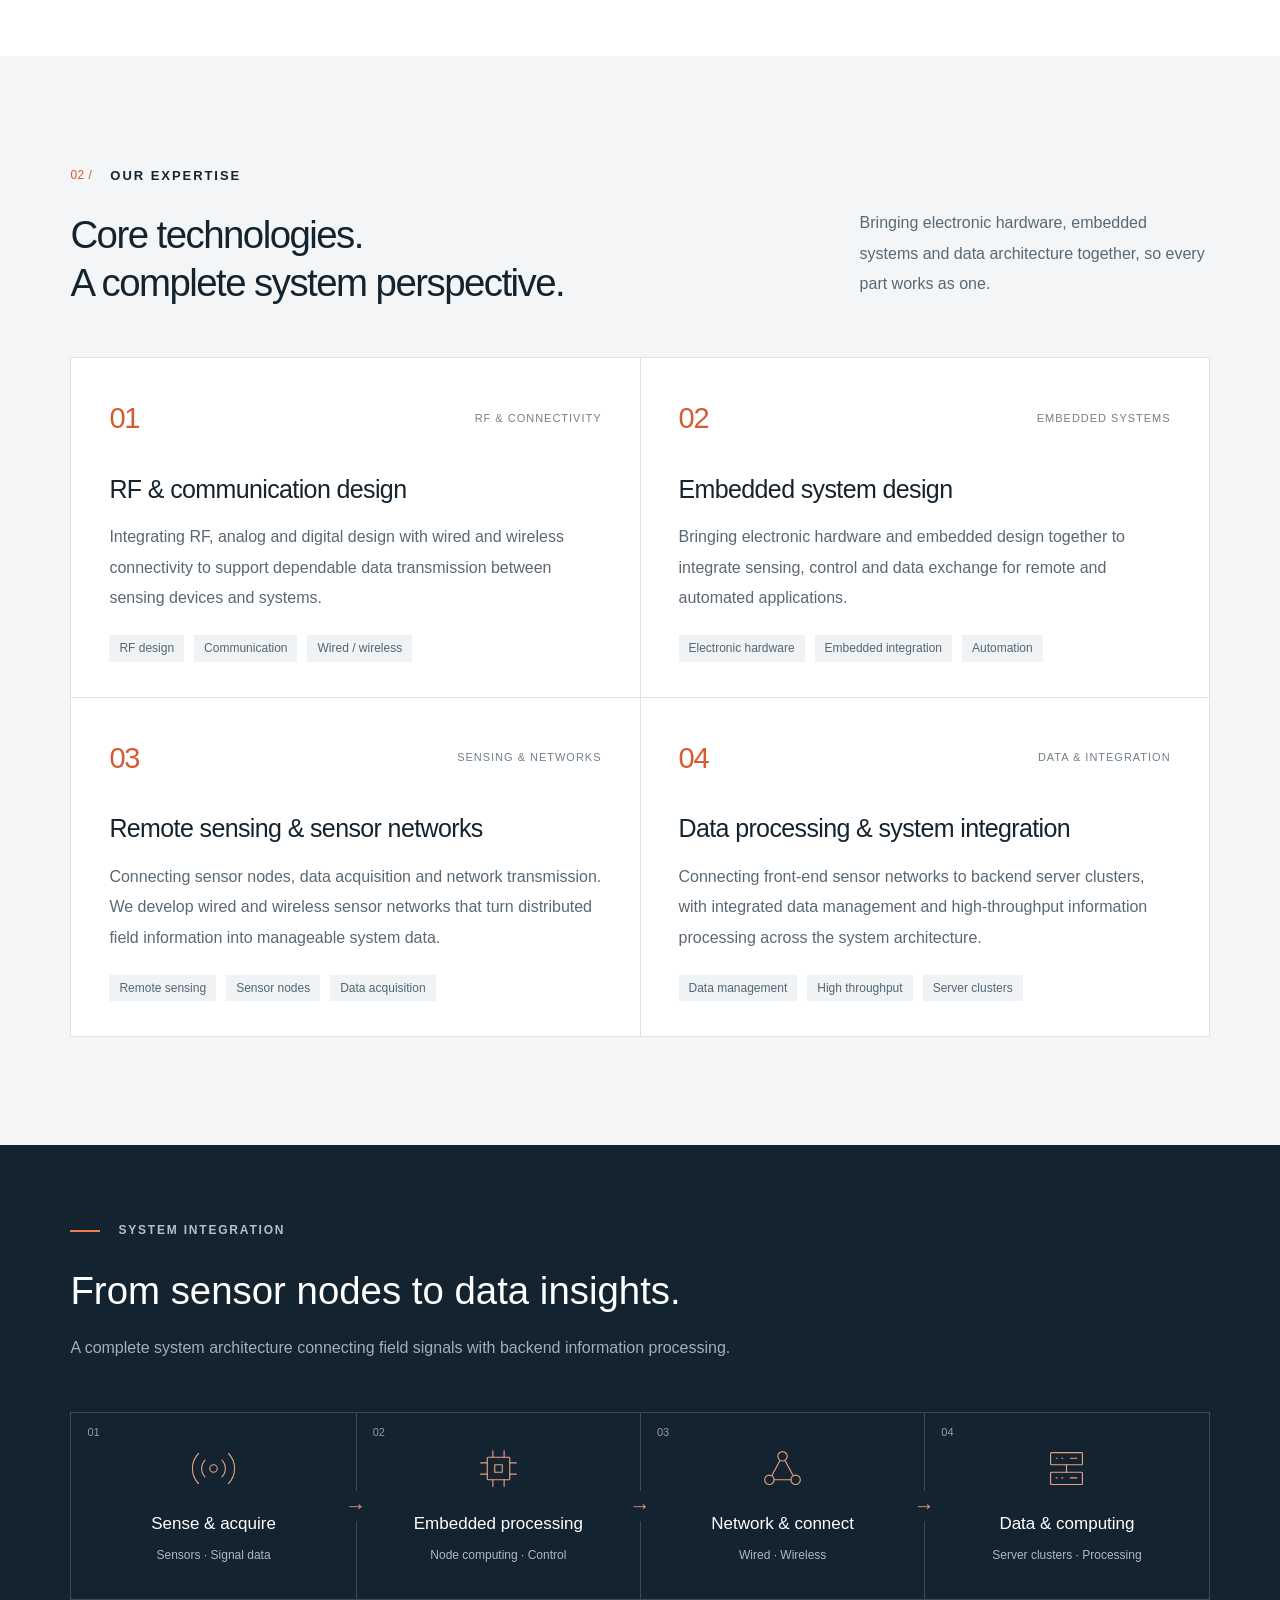
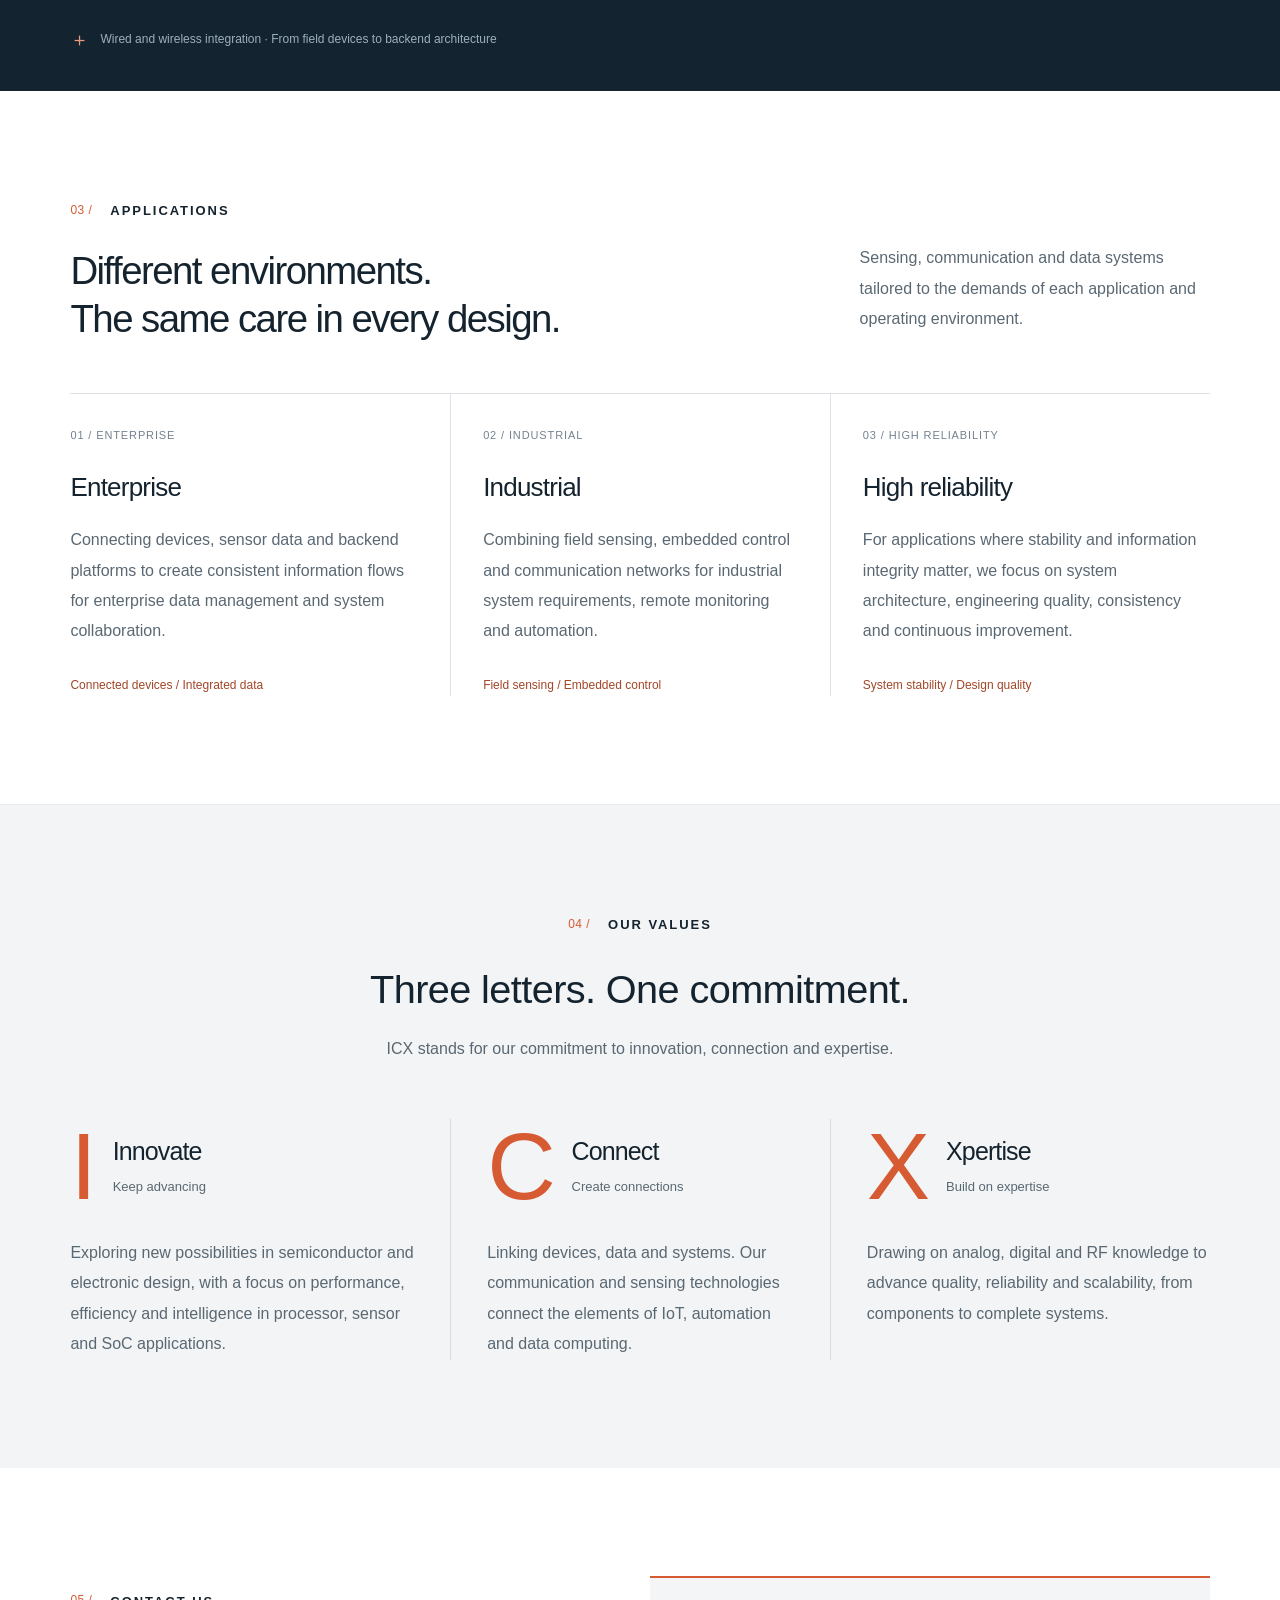
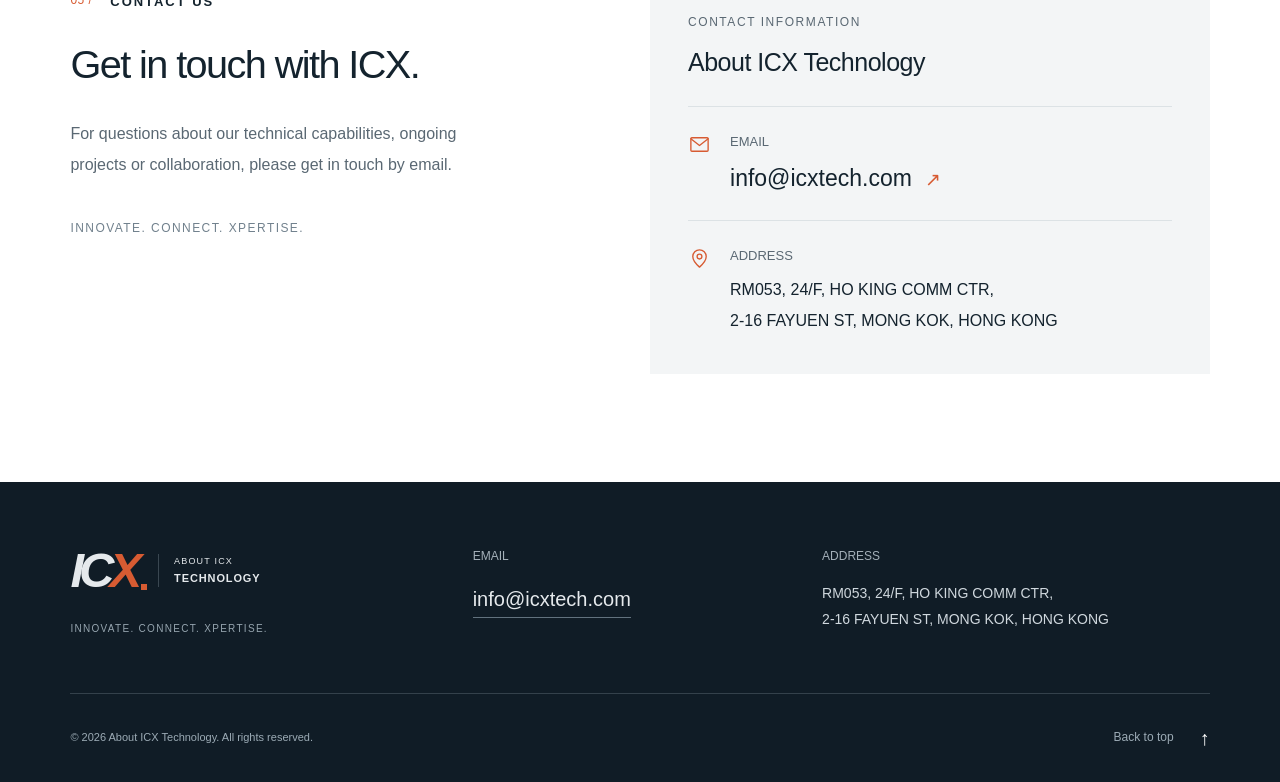
==== commit e1098884: "Add files via upload" ====
--- a/about-en.html
+++ b/about-en.html
@@ -1,272 +1,11 @@
-<!DOCTYPE html>
+<!doctype html>
 <html lang="en">
 <head>
-  <meta charset="UTF-8" />
-  <meta name="viewport" content="width=device-width, initial-scale=1.0" />
+  <meta charset="utf-8">
+  <meta name="viewport" content="width=device-width, initial-scale=1">
+  <meta http-equiv="refresh" content="0; url=index.html?lang=en#about">
   <title>About ICX Technology</title>
-  <link href="https://fonts.googleapis.com/css2?family=Roboto:wght@300;400;700&display=swap" rel="stylesheet" />
-  <style>
-    body {
-      font-family: 'Roboto', sans-serif;
-      margin: 0;
-      color: #333;
-      line-height: 1.6;
-    }
-
-    header {
-      background-color: #002244;
-      color: white;
-      display: flex;
-      justify-content: space-between;
-      align-items: center;
-      padding: 1rem 2rem;
-      flex-wrap: wrap;
-      gap: 1rem;
-      position: relative;
-    }
-
-    .logo-container {
-      display: flex;
-      align-items: center;
-      gap: 1rem;
-    }
-
-    .logo-container img {
-      height: 50px;
-    }
-
-    .logo-container h1 {
-      font-size: 1.8rem;
-      margin: 0;
-      white-space: nowrap;
-    }
-
-    nav {
-      display: flex;
-      gap: 1.5rem;
-      align-items: center;
-      transition: max-height 0.3s ease;
-    }
-
-    nav a {
-      color: white;
-      text-decoration: none;
-      padding: 0.3rem 0.5rem;
-      white-space: nowrap;
-      border-radius: 3px;
-      transition: background-color 0.3s;
-    }
-
-    nav a:hover {
-      background-color: rgba(255, 255, 255, 0.2);
-    }
-
-    .hamburger {
-      display: none;
-      flex-direction: column;
-      justify-content: space-around;
-      width: 25px;
-      height: 25px;
-      cursor: pointer;
-    }
-
-    .hamburger div {
-      width: 100%;
-      height: 3px;
-      background-color: white;
-      border-radius: 2px;
-      transition: all 0.3s linear;
-    }
-
-    .hamburger.active div:nth-child(1) {
-      transform: rotate(45deg) translate(5px, 5px);
-    }
-
-    .hamburger.active div:nth-child(2) {
-      opacity: 0;
-    }
-
-    .hamburger.active div:nth-child(3) {
-      transform: rotate(-45deg) translate(5px, -5px);
-    }
-
-    @media (max-width: 768px) {
-      nav {
-        position: absolute;
-        top: 60px;
-        left: 0;
-        width: 100%;
-        background-color: #002244;
-        flex-direction: column;
-        overflow: hidden;
-        max-height: 0;
-        z-index: 1000;
-      }
-
-      nav.open {
-        max-height: 200px;
-      }
-
-      nav a {
-        padding: 1rem;
-        border-top: 1px solid rgba(255, 255, 255, 0.2);
-      }
-
-      .hamburger {
-        display: flex;
-      }
-    }
-
-    .hero {
-      background: url("skyscrapers.jpg") center/cover no-repeat;
-      height: 400px;
-      display: flex;
-      justify-content: center;
-      align-items: center;
-      color: white;
-      text-align: center;
-      padding: 0 1rem;
-    }
-
-    .hero h1 {
-      background: rgba(0, 0, 0, 0.5);
-      padding: 1rem 2rem;
-      border-radius: 10px;
-      font-size: 2.5rem;
-    }
-
-    .section {
-      max-width: 1000px;
-      margin: auto;
-      padding: 60px 20px;
-    }
-
-    .section h2 {
-      color: #002244;
-      font-size: 2rem;
-      margin-bottom: 20px;
-    }
-
-    .contact-form {
-      display: flex;
-      flex-wrap: wrap;
-      gap: 2rem;
-    }
-
-    form {
-      flex: 1 1 300px;
-    }
-
-    form input, form textarea {
-      width: 100%;
-      padding: 10px;
-      margin: 10px 0;
-      border: 1px solid #ccc;
-      border-radius: 5px;
-    }
-
-    form button {
-      background: #002244;
-      color: white;
-      border: none;
-      padding: 10px 20px;
-      border-radius: 5px;
-      cursor: pointer;
-    }
-
-    .contact-info {
-      flex: 1 1 300px;
-      line-height: 2;
-    }
-
-    footer {
-      background: #002244;
-      color: white;
-      text-align: center;
-      padding: 20px;
-    }
-  </style>
+  <link rel="stylesheet" href="styles.css">
 </head>
-<body>
-  <header>
-    <div class="logo-container">
-      <img src="logo.png" alt="ICX Technology Logo" />
-      <h1>ICX Technology</h1>
-    </div>
-    <div class="hamburger" id="hamburger" aria-label="Toggle menu" role="button" tabindex="0">
-      <div></div>
-      <div></div>
-      <div></div>
-    </div>
-    <nav id="nav-menu">
-      <a href="index.html">Home</a>
-      <a href="about-zh.html">中文</a>
-    </nav>
-  </header>
-
-  <div class="hero">
-    <h1>About ICX Technology</h1>
-  </div>
-
-  <section class="section">
-    <h2>Our Company</h2>
-    <p>ICX is a well-established, highly professional organization in 2019. The development of RF Communication and Embedded Sensor Networks, with a primary focus on Remote Sensing Technologies. Our strength lies in a foundation of highly dedicated designers, unwavering commitment to excellence, on-schedule delivery, and continuous performance improvement.</p>
-
-    <p>The core mission of ICX is to pioneer the development of advanced Remote & Automated Embedded Sensor Network solutions—both wired and wireless. Our technology integrates fundamental remote sensing applications with comprehensive data management and high-throughput information processing, powered by our robust backend Server Cluster infrastructure. This integration defines our core technical competencies and system architecture.</p>
-
-    <p>Driven by the goal of becoming a leader in Remote Sensor Network design and development, ICX has cultivated an impressive track record. We collaborate effectively with diverse local and international partners to deliver tailored Sensing Network solutions. Our portfolio encompasses Enterprise-grade, Industrial-grade, and High-reliability-grade applications, demonstrating our versatility and technical expertise.</p>
-  </section>
-
-  <section class="section" style="background-color: #f4f7fb;">
-    <h2>Our Values</h2>
-    <p><strong>Innovate:</strong> At the core of our vision is relentless innovation. We push the boundaries of semiconductor design and manufacturing, creating next-generation processors, sensors, and SoCs that redefine performance, efficiency, and intelligence.</p>
-
-    <p><strong>Connect:</strong> We engineer silicon that connects worlds. Our solutions seamlessly link devices, data, and people across IoT ecosystems, 5G networks, autonomous systems, and high-performance computing.</p>
-
-    <p><strong>Xpertise:</strong> With deep domain knowledge in analog, digital, RF, and advanced packaging, our team masters the full stack of chip development to ensure quality, reliability, and scalability.</p>
-  </section>
-
-  <section class="section">
-    <h2>Contact Us</h2>
-    <div class="contact-form">
-      <form onsubmit="submitForm(event)">
-        <input type="text" placeholder="Your Name" required />
-        <input type="email" placeholder="Your Email" required />
-        <textarea rows="5" placeholder="Your Message" required></textarea>
-        <button type="submit">Send Message</button>
-      </form>
-      <div class="contact-info">
-        
-        <p><strong>Email:</strong> info@icxtech.com</p>
-        <p><strong>Address:</strong> RM053, 24/F, HO KING COMM CTR,<br>2-16 FAYUEN ST, MONG KOK, HONG KONG</p>
-      </div>
-    </div>
-  </section>
-
-  <footer>
-    <p>&copy; 2025 ICX Technology. All Rights Reserved.</p>
-  </footer>
-
-  <script>
-    function submitForm(e) {
-      e.preventDefault();
-      alert("Thank you for your message! We'll be in touch soon.");
-    }
-
-    const hamburger = document.getElementById("hamburger");
-    const navMenu = document.getElementById("nav-menu");
-
-    hamburger.addEventListener("click", () => {
-      hamburger.classList.toggle("active");
-      navMenu.classList.toggle("open");
-    });
-
-    hamburger.addEventListener("keydown", (e) => {
-      if (e.key === "Enter" || e.key === " " || e.key === "Spacebar") {
-        e.preventDefault();
-        hamburger.click();
-      }
-    });
-  </script>
-</body>
+<body><main class="container section"><h1>About ICX Technology</h1><p><a href="index.html?lang=en#about">Continue to our company overview →</a></p></main></body>
 </html>
--- a/styles.css
+++ b/styles.css
@@ -0,0 +1,42 @@
+:root{--ink:#14232e;--muted:#5a6873;--orange:#d75b32;--paper:#fff;--soft:#f3f5f6;--line:#dce2e5;--dark:#101b25;--gutter:clamp(24px,5.5vw,88px);--font:Arial,"PingFang TC","Microsoft JhengHei","Noto Sans TC",sans-serif}
+*{box-sizing:border-box}html{scroll-behavior:smooth;scroll-padding-top:98px}body{margin:0;color:var(--ink);background:var(--paper);font-family:var(--font);font-size:16px;line-height:1.8;-webkit-font-smoothing:antialiased}a{color:inherit;text-decoration:none}button{font:inherit}button,a{-webkit-tap-highlight-color:transparent}button{cursor:pointer}img{max-width:100%;display:block}h1,h2,h3,h4,p{margin:0}h1,h2,h3,h4{line-height:1.35;font-weight:500}button:focus-visible,a:focus-visible{outline:2px solid var(--orange);outline-offset:6px}::selection{background:#f3a083;color:#101b25}.container{width:min(100% - var(--gutter)*2,1320px);margin-inline:auto}.section{padding:108px 0;scroll-margin-top:20px}.orange{color:var(--orange)}.eyebrow{font-size:13px;font-weight:600;letter-spacing:.15em;display:flex;align-items:center;gap:18px;margin-bottom:24px}.section-index{color:var(--orange);font-size:12px;font-weight:400;letter-spacing:.04em}.skip-link{position:fixed;z-index:100;top:12px;left:20px;background:white;padding:8px 18px;transform:translateY(-160%)}.skip-link:focus{transform:translateY(0)}
+.site-header{position:sticky;top:0;z-index:20;background:rgba(255,255,255,.98);border-bottom:1px solid var(--line)}.header-inner{max-width:1600px;padding:0 var(--gutter);min-height:88px;margin:auto;display:flex;align-items:center;justify-content:space-between;gap:28px}.brand{display:inline-flex;align-items:center;gap:16px;flex-shrink:0;line-height:1}.brand-mark{position:relative;display:block;font-size:49px;font-weight:800;font-style:italic;letter-spacing:-5px;padding-right:5px;line-height:1}.brand-mark span{color:var(--orange)}.brand-mark i{display:block;position:absolute;width:6px;height:6px;background:var(--orange);right:-5px;bottom:5px}.brand-name{font-size:9px;letter-spacing:.13em;line-height:1.65;border-left:1px solid var(--line);padding-left:15px}.brand-name strong{font-size:11px;letter-spacing:.08em}.main-nav{display:flex;gap:30px;align-items:center}.main-nav a{font-size:14px;position:relative;padding:30px 0}.main-nav a::after{content:"";position:absolute;bottom:22px;left:0;right:0;height:2px;background:var(--orange);transform:scaleX(0);transition:transform .2s;transform-origin:left}.main-nav a:hover::after,.main-nav a[aria-current="location"]::after{transform:scaleX(1)}.header-controls{display:flex;align-items:center;gap:18px}.language-switch{display:flex;align-items:center;white-space:nowrap;gap:8px}.language-switch button{border:0;background:transparent;padding:12px 0;font-size:12px;letter-spacing:.03em;color:#71808a;min-height:44px}.language-switch button[aria-pressed=true]{color:var(--ink);font-weight:700}.language-switch>span{color:#bdc4c9;font-size:11px}.menu-toggle{display:none;border:0;background:none;width:38px;height:44px;padding:9px 5px}.menu-toggle span{display:block;width:25px;height:1px;background:var(--ink);margin:7px 0;transition:transform .2s}
+.hero{position:relative;isolation:isolate;background:#0b1620;color:#fff;min-height:670px;overflow:hidden;display:flex;flex-direction:column;justify-content:center}.hero-image{position:absolute;z-index:-3;inset:0;width:100%;height:100%;object-fit:cover;object-position:center 56%}.hero-shade{position:absolute;z-index:-2;inset:0;background:linear-gradient(90deg,rgba(8,19,28,.65),rgba(8,19,28,.32) 40%,transparent 76%)}.hero-inner{padding-top:80px;padding-bottom:126px}.hero .eyebrow{font-size:12px;letter-spacing:.19em;margin-bottom:33px}.accent-rule{display:block;height:2px;width:30px;background:#ef7b50}.hero h1{font-size:clamp(42px,4.7vw,69px);letter-spacing:.01em;font-weight:500;line-height:1.36}.hero-accent{color:#ed916b}.hero-description{max-width:475px;font-size:16px;line-height:1.95;color:#c6cdd3;margin-top:26px;margin-bottom:35px}.button{display:inline-flex;min-height:52px;padding:11px 22px;align-items:center;justify-content:space-between;gap:46px;font-size:14px;transition:background .2s,color .2s}.button-light{background:#fff;color:var(--ink)}.button-light:hover{background:#ee926e}.button>span:last-child{font-size:22px;line-height:1}.hero-bottom{position:absolute;bottom:27px;left:0;right:0;display:flex;align-items:center;justify-content:space-between;font-size:11px;letter-spacing:.15em;color:#b1bec8}.hero-bottom a{display:flex;align-items:center;gap:28px;font-size:12px;letter-spacing:.04em;min-height:44px}.hero-bottom a span:last-child{font-size:20px;color:#fff}.discipline-strip{background:#172631;color:#c8d0d5}.discipline-inner{display:flex;justify-content:space-between;align-items:center;min-height:80px;gap:20px}.discipline-inner>span{font-size:14px;letter-spacing:.12em}.discipline-inner>b{font-weight:300;color:#657c8b;font-size:20px}
+.about-grid{display:grid;grid-template-columns:1fr 1.06fr;gap:90px}.section-intro h2{font-size:clamp(32px,3.2vw,48px);line-height:1.2;letter-spacing:-.035em}.since{margin-top:54px;display:flex;align-items:center;gap:24px}.since>span{font-size:57px;letter-spacing:-.06em;line-height:1;font-weight:400}.since p{border-left:1px solid var(--line);padding-left:24px;font-size:13px;line-height:1.7;color:var(--muted)}.about-content{padding-top:43px}.about-content h3{font-size:27px;line-height:1.55;letter-spacing:.03em;margin-bottom:24px}.about-content p{color:var(--muted);font-size:15px;line-height:1.95;margin-top:16px}.about-note{margin-top:30px;padding-top:19px;border-top:1px solid var(--line);display:flex;gap:16px;align-items:center;font-size:14px}.mini-cross{color:var(--orange);font-size:25px;line-height:1}
+.site-footer{background:#101c26;color:#e5e9ec}.footer-main{padding-top:64px;padding-bottom:55px;display:grid;grid-template-columns:1fr .85fr 1.1fr;gap:50px}.brand-footer .brand-name{border-color:#3a4751}.footer-tagline{font-size:10px;letter-spacing:.13em;color:#96a5af;margin-top:23px}.footer-label{color:#a4b0b9;font-size:12px;margin-bottom:13px}.footer-email{font-size:20px;border-bottom:1px solid #62727e;padding-bottom:7px}.footer-email:hover{color:#f19b76}address{font-style:normal;font-size:14px;line-height:1.85;color:#d0d8de}.footer-bottom{padding:22px 0;display:flex;align-items:center;justify-content:space-between;border-top:1px solid #34414b;gap:24px;color:#9cabb5;font-size:11px}.footer-bottom a{display:flex;align-items:center;gap:26px;min-height:44px;font-size:12px}.footer-bottom a span:last-child{font-size:20px;color:#fff}
+html[lang=en] .hero h1{font-size:clamp(42px,4.7vw,68px);line-height:1.14;letter-spacing:-.035em}html[lang=en] .hero-description{line-height:1.8;max-width:455px}html[lang=en] .main-nav{gap:24px}html[lang=en] .about-content h3{letter-spacing:-.02em}
+@media(min-width:1700px){.hero{min-height:740px}.hero-image{object-position:center 53%}}
+@media(max-width:1150px){.header-inner{gap:20px}.brand-name{display:none}.main-nav{gap:23px}.about-grid{gap:55px}.footer-main{gap:30px}.hero{min-height:630px}}
+@media(max-width:800px){:root{--gutter:28px}.header-inner{min-height:76px}.brand-name{display:block}.brand-mark{font-size:42px}.brand-name{font-size:8px;padding-left:12px}.brand-name strong{font-size:9px}.brand{gap:13px}.menu-toggle{display:block}.main-nav{display:none;position:absolute;left:0;top:100%;width:100%;padding:18px var(--gutter) 28px;background:#fff;border-bottom:1px solid var(--line);box-shadow:0 15px 25px #101b2510;gap:0}.main-nav.is-open{display:flex;flex-direction:column;align-items:stretch}.main-nav a{padding:12px 0;font-size:16px;border-bottom:1px solid var(--line)}.main-nav a::after{display:none}.menu-toggle[aria-expanded=true] span:first-child{transform:translateY(4px) rotate(45deg)}.menu-toggle[aria-expanded=true] span:last-child{transform:translateY(-4px) rotate(-45deg)}.hero{min-height:660px}.hero-image{object-position:62% center}.hero-shade{background:linear-gradient(90deg,#091720d9,#09172080 70%,#09172040)}.hero-inner{padding-top:80px;padding-bottom:125px}.hero h1{font-size:52px}.hero-description{max-width:430px}.hero-bottom{font-size:10px}.discipline-inner{min-height:74px;gap:14px}.discipline-inner>span{font-size:12px;letter-spacing:.06em}.section{padding:76px 0}.about-grid{grid-template-columns:1fr;gap:30px}.section-intro h2{font-size:43px}.since{margin-top:27px}.since>span{font-size:47px}.about-content{padding-top:6px}.about-content h3{font-size:26px}.about-content p{font-size:16px}.footer-main{grid-template-columns:1fr 1fr;gap:40px}.footer-main>div:first-child{grid-column:1/-1}.footer-bottom{align-items:flex-start}.footer-bottom p{max-width:250px}.footer-bottom a{white-space:nowrap}}
+@media(max-width:480px){:root{--gutter:22px}.header-inner{min-height:70px;gap:12px}.brand-name{display:none}.header-controls{gap:13px}.language-switch{gap:8px}.language-switch button{font-size:11px}.brand-mark{font-size:44px}.hero{min-height:620px}.hero-inner{padding-top:58px;padding-bottom:110px}.hero h1{font-size:clamp(33px,9.6vw,46px);line-height:1.4;letter-spacing:0}.hero .eyebrow{font-size:10px;gap:13px;margin-bottom:24px;letter-spacing:.12em}.hero-description{font-size:15px;max-width:325px;margin-top:21px;margin-bottom:28px;line-height:1.9}.hero-image{object-position:64% center;opacity:.72}.hero-bottom{font-size:8px;letter-spacing:.08em;bottom:20px}.hero-bottom a{font-size:11px;gap:14px}.button{min-height:50px}.discipline-inner{display:grid;grid-template-columns:1fr 1fr;gap:12px 20px;padding-block:22px}.discipline-inner>b{display:none}.discipline-inner>span{font-size:13px;border-left:1px solid #516573;padding-left:14px}.section{padding:62px 0}.eyebrow{margin-bottom:21px;font-size:12px}.section-intro h2{font-size:38px}.about-content h3{font-size:25px}.footer-main{grid-template-columns:1fr;gap:34px;padding:46px 0}.footer-main>div:first-child{grid-column:auto}.footer-bottom{font-size:10px;gap:15px}.footer-bottom a{gap:14px}.footer-bottom p{max-width:205px}html[lang=en] .hero h1{font-size:clamp(37px,10.4vw,49px);line-height:1.16}html[lang=en] .hero-description{font-size:15px;line-height:1.75}html[lang=en] .hero-bottom>span{max-width:195px}html[lang=en] .discipline-inner>span{font-size:12px}}
+.section-heading{display:flex;justify-content:space-between;align-items:flex-end;gap:65px;margin-bottom:50px}.section-heading h2,.values-heading h2{font-size:clamp(31px,3.1vw,44px);line-height:1.45;letter-spacing:-.015em}.section-description{max-width:350px;color:var(--muted);font-size:16px;line-height:1.9;padding-bottom:8px}.expertise-section{background:var(--soft)}.expertise-grid{display:grid;grid-template-columns:1fr 1fr;border-top:1px solid var(--line);border-left:1px solid var(--line)}.expertise-card{padding:34px 38px 35px;border-right:1px solid var(--line);border-bottom:1px solid var(--line);background:#fff;transition:background .2s;display:flex;flex-direction:column}.expertise-card:hover{background:#fbfcfc}.card-top{display:flex;justify-content:space-between;align-items:center;gap:16px;margin-bottom:28px}.card-number{color:var(--orange);font-size:29px;font-weight:400;letter-spacing:-.04em}.tech-label{font-size:11px;letter-spacing:.09em;color:#72808b}.expertise-card h3{font-size:24px;margin-bottom:16px}.expertise-card>p{color:var(--muted);font-size:16px;line-height:1.9;max-width:510px;flex-grow:1}.tags{display:flex;gap:7px 10px;flex-wrap:wrap;list-style:none;padding:22px 0 0;margin:0}.tags li{padding:3px 10px;background:#f0f3f5;color:#546572;font-size:12px;line-height:1.7}
+.system-section{background:#13232f;color:#fff;padding:75px 0 34px}.system-heading h2{font-size:clamp(28px,3vw,40px);line-height:1.45;margin-bottom:15px}.system-heading>p:last-child{color:#9fb0bc;font-size:16px}.system-heading .eyebrow{font-size:12px;color:#b2c0ca;margin-bottom:21px}.system-flow{list-style:none;display:grid;grid-template-columns:repeat(4,1fr);margin:50px 0 0;padding:0;border:1px solid #3a4b57}.system-flow li{position:relative;padding:33px 24px 32px;text-align:center;min-width:0}.system-flow li+li{border-left:1px solid #3a4b57}.flow-number{position:absolute;left:16px;top:10px;font-size:11px;color:#8c9fab}.flow-symbol{width:45px;height:45px;margin:0 auto 22px;color:#e9a180}.flow-symbol svg{width:100%;height:100%;fill:none;stroke:currentColor;stroke-width:1.2;stroke-linecap:round;stroke-linejoin:round}.system-flow h3{font-size:18px;margin-bottom:9px}.system-flow p{font-size:12px;color:#a9bac5}.flow-arrow{position:absolute;right:-15px;top:calc(50% - 15px);height:30px;width:30px;z-index:1;background:#13232f;font-size:21px;line-height:30px;color:#df9677}.system-caption{font-size:12px;color:#9cb0be;display:flex;align-items:center;gap:11px;padding-top:23px}.system-caption>span:first-child{font-size:19px;color:#e69c79}
+.applications-grid{display:grid;grid-template-columns:repeat(3,1fr);border-top:1px solid var(--line);margin-top:5px}.application{padding:32px 32px 0 0;display:flex;flex-direction:column}.application+.application{padding-left:32px;border-left:1px solid var(--line)}.application:last-child{padding-right:0}.application-code{font-size:11px;letter-spacing:.08em;color:#74828e;display:block;margin-bottom:26px}.application h3{font-size:26px;line-height:1.3;margin-bottom:20px}.application>p:not(.application-focus){font-size:16px;line-height:1.9;color:var(--muted);flex-grow:1}.application .application-focus{font-size:12px;margin-top:28px;color:#a24628}
+.values-section{background:#f2f4f5;border-top:1px solid #e8ecee}.values-heading{text-align:center}.values-heading .eyebrow{justify-content:center}.values-heading>p:last-child{color:var(--muted);font-size:16px;margin-top:17px}.values-grid{display:grid;grid-template-columns:repeat(3,1fr);margin-top:55px}.value{padding:0 36px}.value:first-child{padding-left:0}.value:last-child{padding-right:0}.value+.value{border-left:1px solid #d5dde2}.value-title{display:flex;align-items:center;gap:22px;margin-bottom:24px}.value-letter{font-size:95px;line-height:1;font-weight:500;letter-spacing:-.065em;color:var(--orange)}.value-title h3{font-size:25px;letter-spacing:-.035em}.value-title p{font-size:13px;color:var(--muted);margin-top:6px}.value>p{color:var(--muted);font-size:16px;line-height:1.9}.about-content p{font-size:16px}.language-switch button{font-size:13px}
+html[lang=en] .section-heading h2{font-size:clamp(30px,3vw,42px);letter-spacing:-.04em;line-height:1.25}html[lang=en] .section-heading>div{max-width:710px}html[lang=en] .expertise-card h3{font-size:25px;letter-spacing:-.025em}html[lang=en] .system-flow h3{font-size:17px}html[lang=en] .application h3{letter-spacing:-.03em}html[lang=en] .hero-inner{padding-top:94px;padding-bottom:135px}
+@media(max-width:1150px){.section-heading{gap:45px}.section-description{max-width:300px}.expertise-card{padding:27px 28px}.value{padding:0 25px}.value-title{gap:16px}.value-letter{font-size:82px}.value-title h3{font-size:24px}.system-flow li{padding-inline:16px}.application{padding-right:25px}.application+.application{padding-left:25px}html[lang=en] .hero h1{font-size:57px}}
+@media(max-width:800px){.section-heading{display:block;margin-bottom:33px}.section-description{max-width:570px;margin-top:21px}.section-heading h2,.values-heading h2{font-size:35px}.expertise-card{padding:25px}.expertise-card h3{font-size:23px}.tech-label{font-size:9px;letter-spacing:.04em}.card-top{margin-bottom:20px}.system-section{padding-top:62px}.system-flow{grid-template-columns:1fr 1fr;gap:0}.system-flow li:nth-child(3){border-left:0}.system-flow li:nth-child(n+3){border-top:1px solid #3a4b57}.system-flow li:nth-child(2) .flow-arrow{display:none}.applications-grid{grid-template-columns:1fr}.application,.application+.application,.application:last-child{padding:30px 0;border:0;border-bottom:1px solid var(--line)}.application-code{margin-bottom:17px}.application h3{font-size:26px;margin-bottom:15px}.application .application-focus{margin-top:19px}.values-heading{text-align:left}.values-heading .eyebrow{justify-content:flex-start}.values-grid{grid-template-columns:1fr;margin-top:38px}.value,.value:first-child,.value:last-child{padding:27px 0;display:grid;grid-template-columns:240px 1fr;gap:28px}.value+.value{border-left:0;border-top:1px solid var(--line)}.value-title{margin:0;align-self:start}.value-letter{font-size:82px}.value>p{padding-top:3px}.system-caption{font-size:11px}html[lang=en] .section-heading h2{font-size:36px}html[lang=en] .hero h1{font-size:51px}}
+@media(max-width:540px){.expertise-grid{grid-template-columns:1fr}.tech-label{font-size:10px}.expertise-card{padding:25px 24px 29px}.expertise-card h3{font-size:23px}.section-heading h2,.values-heading h2{font-size:31px}.section-description{font-size:16px}.system-heading h2{font-size:28px}.system-flow{grid-template-columns:1fr;margin-top:34px}.system-flow li{display:grid;grid-template-columns:47px 1fr;padding:27px 25px 27px 33px;text-align:left;column-gap:22px}.system-flow li+li{border-left:0;border-top:1px solid #3a4b57}.flow-number{left:10px;top:10px;font-size:10px}.flow-symbol{width:37px;height:37px;grid-row:1/3;margin:auto 0}.system-flow h3{margin:0;font-size:18px}.system-flow p{margin-top:4px;font-size:12px}.flow-arrow,.system-flow li:nth-child(2) .flow-arrow{display:block;right:23px;top:auto;bottom:-16px;transform:rotate(90deg);text-align:center}.system-caption{align-items:flex-start;line-height:1.7}.system-caption>span:first-child{line-height:1}.value,.value:first-child,.value:last-child{display:block}.value-title{margin-bottom:19px}.value-letter{width:66px}.value>p{padding-top:0}.values-grid{margin-top:23px}.values-heading>p:last-child{font-size:15px}.language-switch button{font-size:12px}html[lang=en] .hero h1{font-size:clamp(34px,9vw,47px)}html[lang=en] .hero-inner{padding-top:57px;padding-bottom:112px}html[lang=en] .expertise-card h3{font-size:24px}html[lang=en] .section-heading h2{font-size:31px}}
+/* Contact information: a static, bilingual section using the existing design system. */
+.contact-grid{display:grid;grid-template-columns:1fr 1.12fr;gap:80px;align-items:start}
+.contact-intro{padding-top:14px}
+.contact-intro h2{font-size:clamp(31px,3.1vw,44px);line-height:1.4;letter-spacing:-.02em}
+.contact-description{max-width:425px;color:var(--muted);font-size:16px;line-height:1.95;margin-top:25px}
+.contact-signature{font-size:12px;letter-spacing:.12em;color:#71818d;margin-top:38px}
+.contact-details{background:var(--soft);border-top:2px solid var(--orange);padding:34px 38px 38px;min-width:0}
+.contact-kicker{color:var(--muted);font-size:12px;letter-spacing:.13em;margin-bottom:13px}
+.contact-details h3{font-size:25px;letter-spacing:-.02em;margin-bottom:26px}
+.contact-row{display:flex;align-items:flex-start;gap:19px;border-top:1px solid var(--line);padding-top:23px;margin-top:24px}
+.contact-row>div{min-width:0}
+.contact-icon{color:var(--orange);width:23px;height:23px;flex:0 0 23px;margin-top:3px}
+.contact-icon svg{width:100%;height:100%;fill:none;stroke:currentColor;stroke-width:1.4;stroke-linecap:round;stroke-linejoin:round}
+.contact-label{color:var(--muted);font-size:13px;margin-bottom:8px}
+.contact-email{display:inline-block;font-size:23px;line-height:1.5;overflow-wrap:anywhere}
+.contact-email span{color:var(--orange);font-size:19px;margin-left:8px;white-space:nowrap}
+.contact-email:hover{color:var(--orange)}
+.contact-details address{font-size:16px;color:var(--ink);line-height:1.9;overflow-wrap:break-word}
+html[lang=en] .contact-intro h2{letter-spacing:-.04em}
+@media(min-width:801px) and (max-width:1150px){.main-nav,html[lang=en] .main-nav{gap:19px}.main-nav a{white-space:nowrap}.contact-grid{gap:40px}.contact-details{padding:29px}}
+@media(max-width:800px){.contact-grid{grid-template-columns:1fr;gap:33px}.contact-intro{padding-top:0}.contact-intro h2{font-size:35px}.contact-description{max-width:570px}.contact-signature{margin-top:25px}}
+@media(max-width:480px){.contact-intro h2{font-size:31px}.contact-details{padding:26px 22px 30px}.contact-details h3{font-size:22px}.contact-row{gap:14px}.contact-email{font-size:20px}.contact-email span{margin-left:3px}.contact-details address{font-size:15px}.contact-signature{font-size:11px}}
+@media(prefers-reduced-motion:reduce){html{scroll-behavior:auto}*,*::before,*::after{animation:none!important;transition:none!important}}
